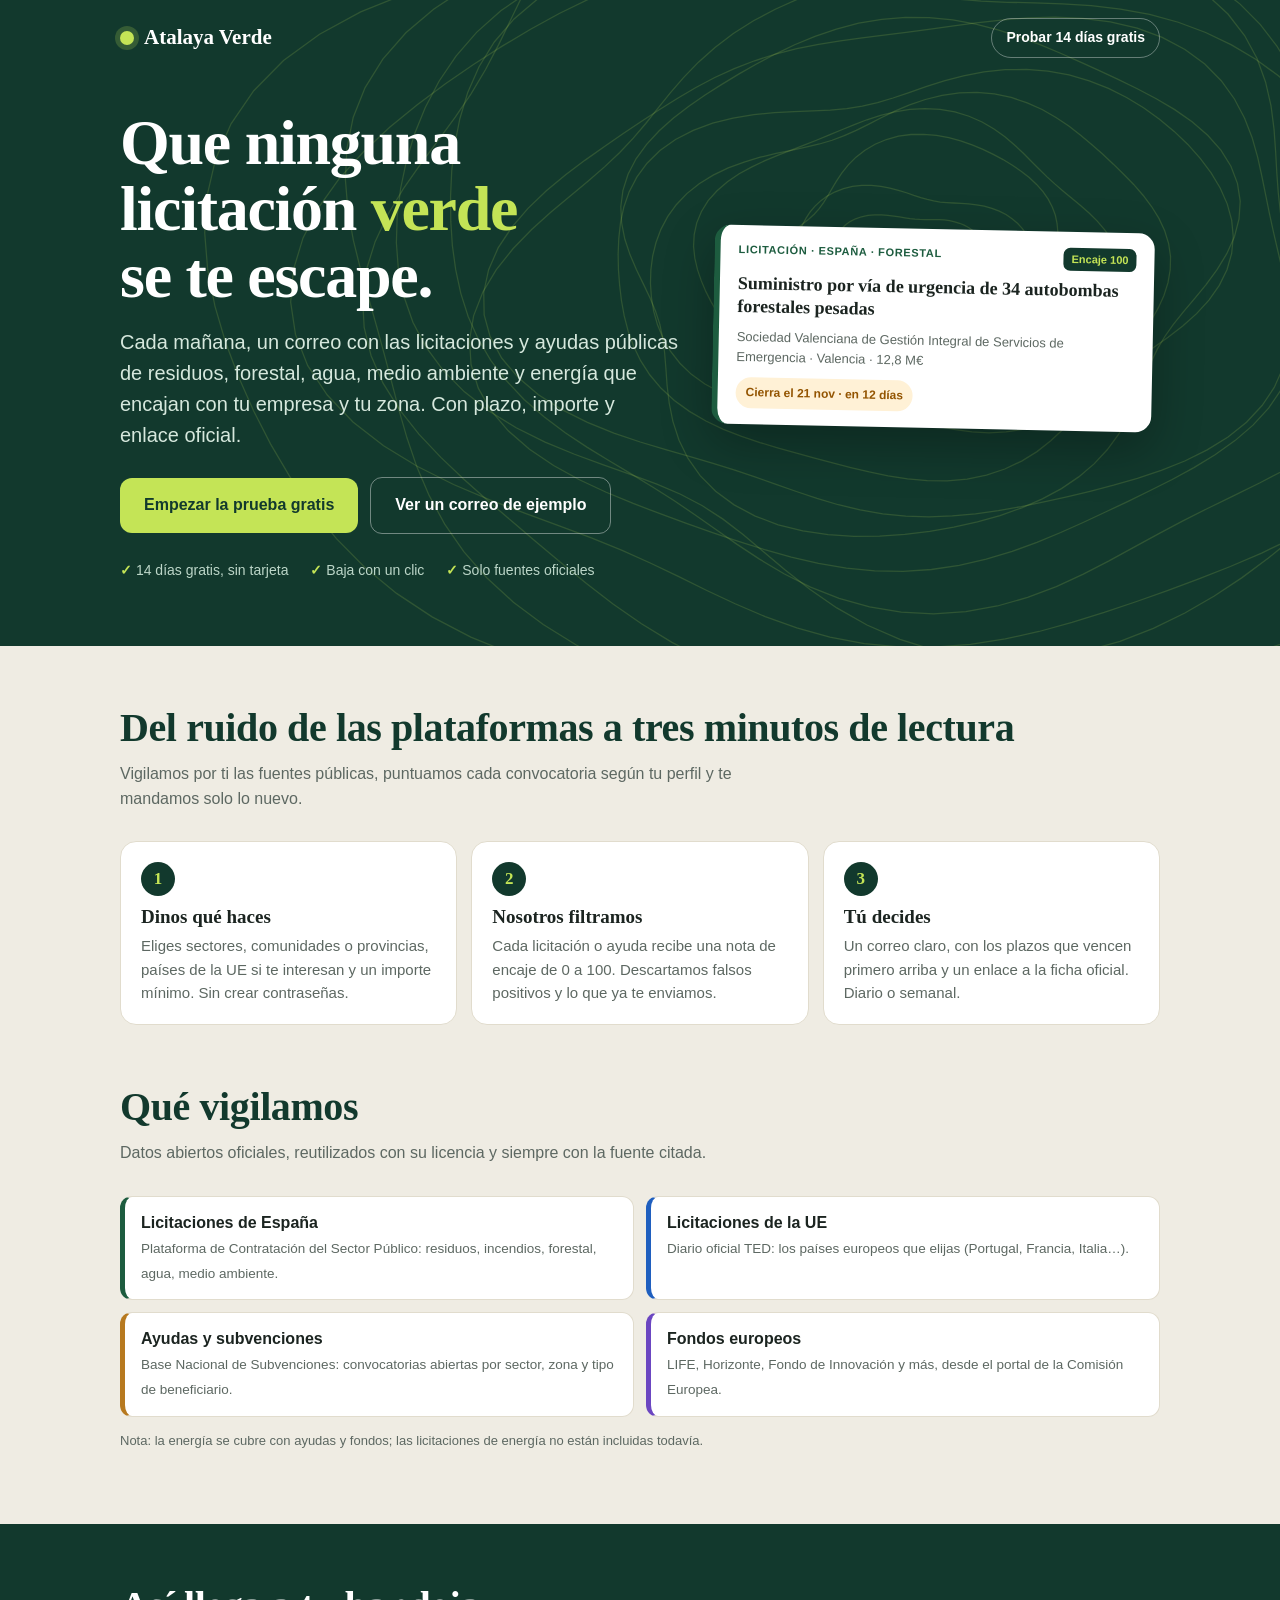
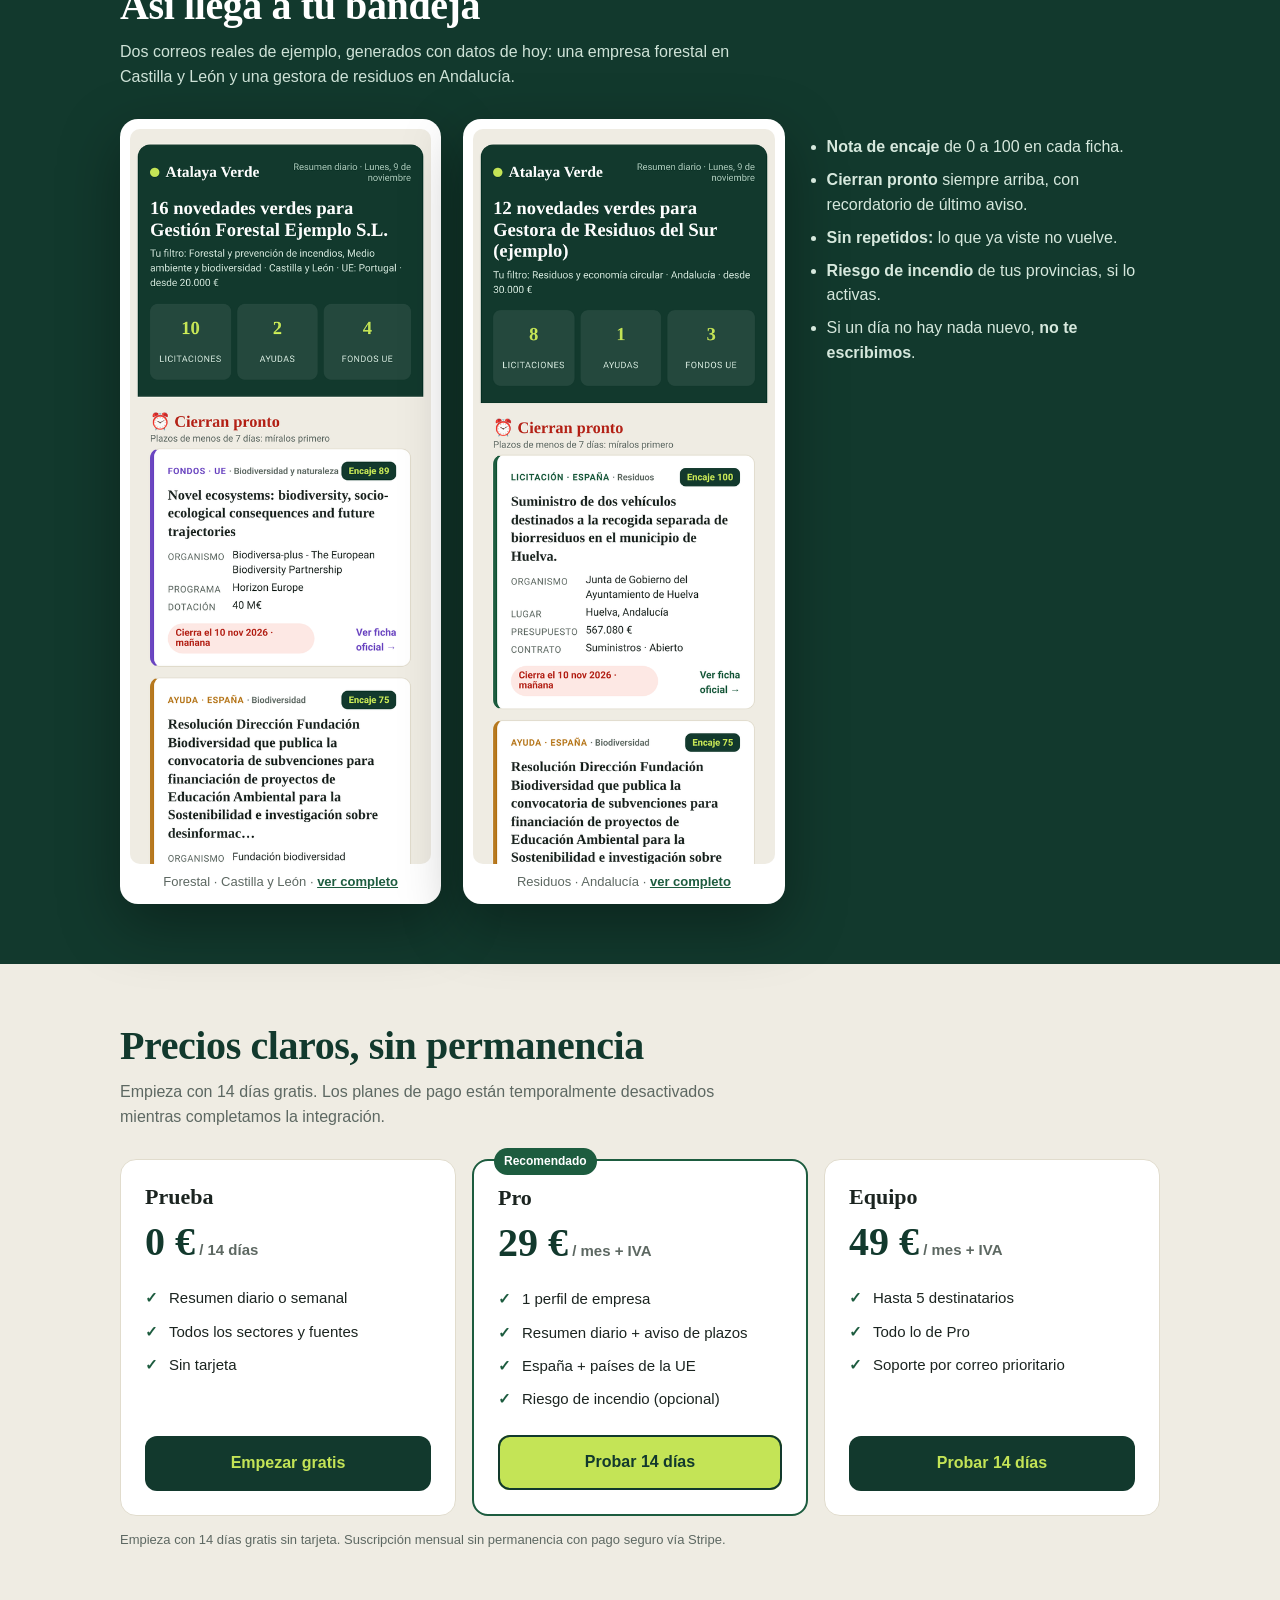
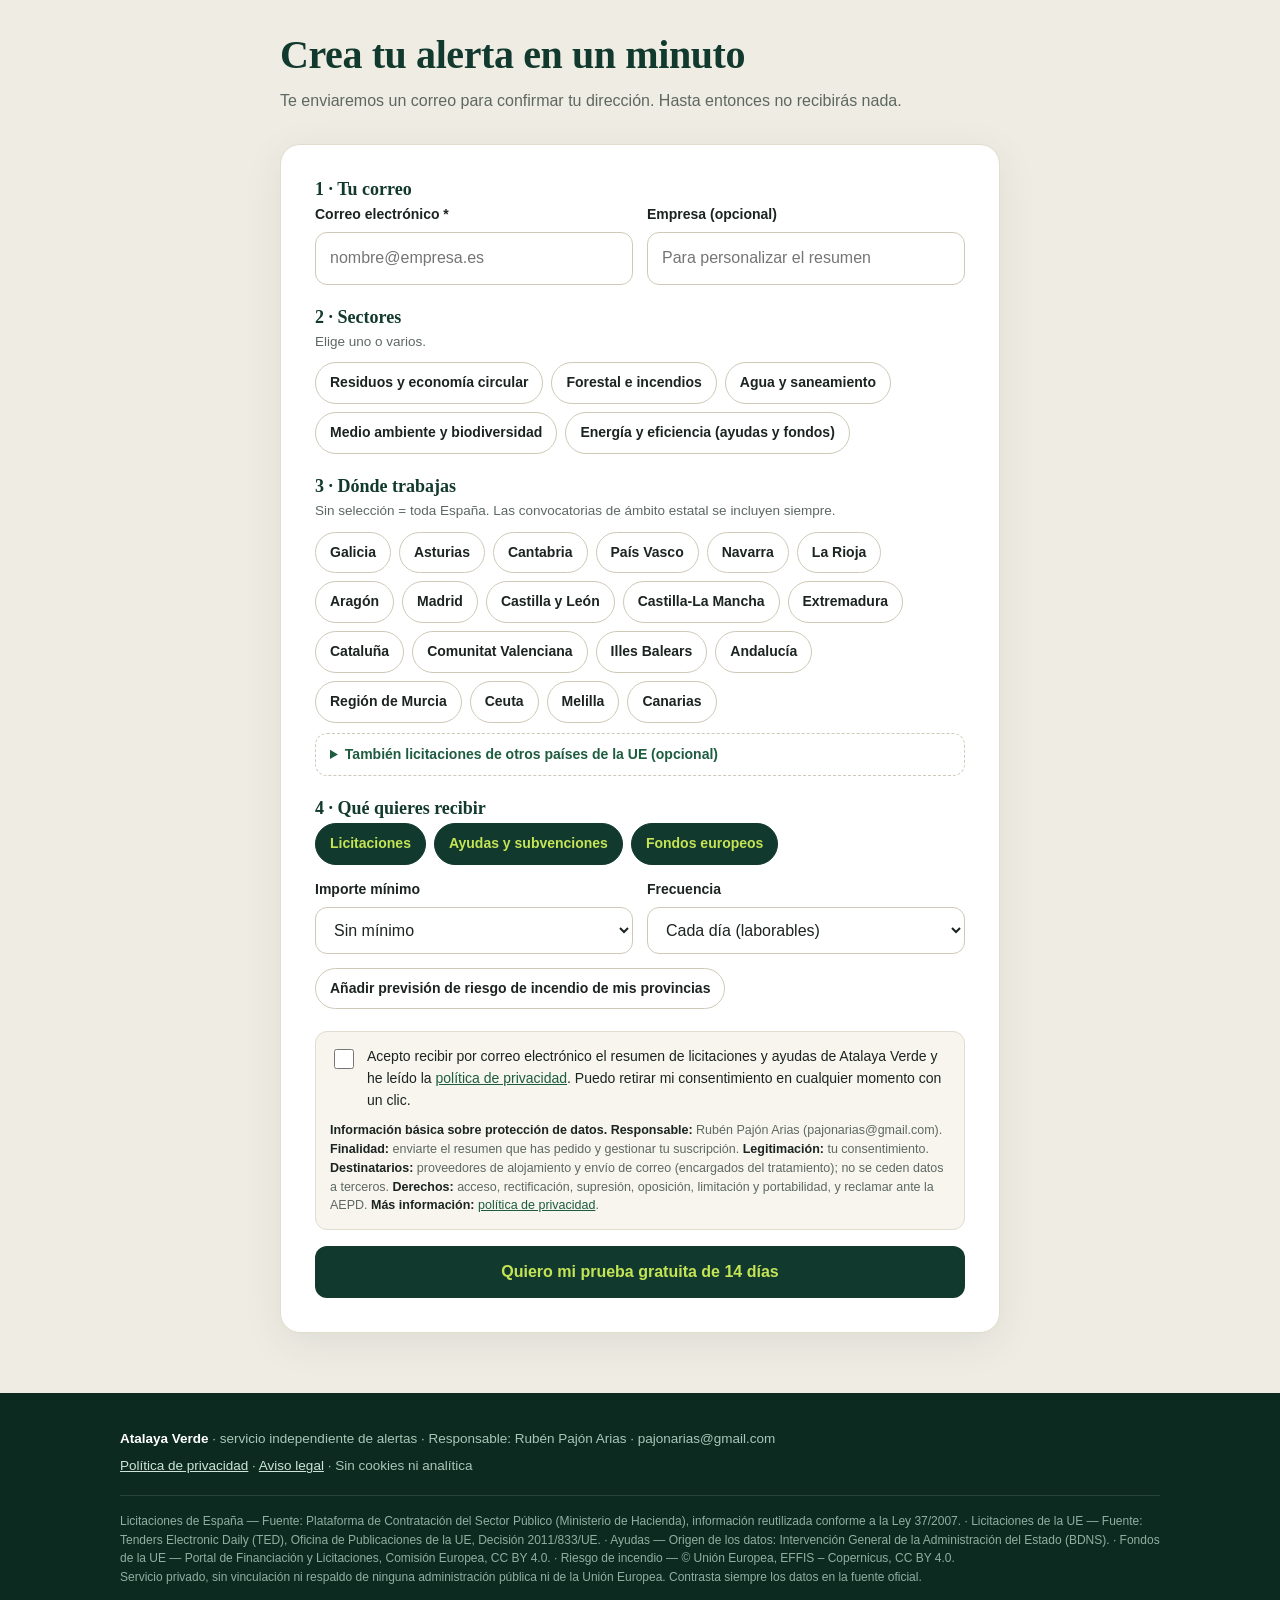
==== index.html @ 58b1217d "fix: disable live Stripe links, update privacy policy for Gemini/Stripe/Brevo, and fix hero copy" ====
<!doctype html>
<html lang="es">
<head>
<meta charset="utf-8">
<meta name="viewport" content="width=device-width,initial-scale=1">
<title>Atalaya Verde · Alertas de licitaciones y ayudas verdes en tu correo</title>
<meta name="description" content="Resumen diario o semanal de licitaciones públicas y ayudas verdes (residuos, forestal, agua, medio ambiente, energía) filtradas por tu sector y tu zona, con plazos y puntuación de encaje.">
<link rel="icon" href="favicon.svg" type="image/svg+xml">
<link rel="stylesheet" href="styles.css">
<link rel="canonical" href="https://atalayaverde.github.io/"><meta property="og:url" content="https://atalayaverde.github.io/"></head>
<body>
<div class="proto" id="proto" hidden>Prototipo en pruebas: aún no enviamos correos. Si te apuntas, tu solicitud queda guardada pero no recibirás nada todavía.</div>

<header class="hero">
  <div class="wrap">
    <nav class="nav"><a class="brand" href="#"><i></i>Atalaya Verde</a><a class="btn-s" href="#alta">Probar 14 días gratis</a></nav>
    <div class="hero-grid">
      <div>
        <h1>Que ninguna licitación <em>verde</em> se te escape.</h1>
        <p class="lead">Cada mañana, un correo con las licitaciones y ayudas públicas de residuos, forestal, agua, medio ambiente y energía que encajan con tu empresa y tu zona. Con plazo, importe y enlace oficial.</p>
        <div class="cta"><a class="btn" href="#alta">Empezar la prueba gratis</a><a class="btn btn-ghost" href="#ejemplo">Ver un correo de ejemplo</a></div>
        <ul class="ticks"><li>14 días gratis, sin tarjeta</li><li>Baja con un clic</li><li>Solo fuentes oficiales</li></ul>
      </div>
      <aside class="mini" aria-label="Ejemplo de alerta">
        <div class="t"><span>Licitación · España · Forestal</span><b>Encaje 100</b></div>
        <h3>Suministro por vía de urgencia de 34 autobombas forestales pesadas</h3>
        <div class="m">Sociedad Valenciana de Gestión Integral de Servicios de Emergencia · Valencia · 12,8 M€</div>
        <span class="pill a">Cierra el 21 nov · en 12 días</span>
      </aside>
    </div>
  </div>
</header>

<section id="como"><div class="wrap">
  <h2>Del ruido de las plataformas a tres minutos de lectura</h2>
  <p class="sub">Vigilamos por ti las fuentes públicas, puntuamos cada convocatoria según tu perfil y te mandamos solo lo nuevo.</p>
  <div class="steps">
    <div class="step"><h3>Dinos qué haces</h3><p>Eliges sectores, comunidades o provincias, países de la UE si te interesan y un importe mínimo. Sin crear contraseñas.</p></div>
    <div class="step"><h3>Nosotros filtramos</h3><p>Cada licitación o ayuda recibe una nota de encaje de 0 a 100. Descartamos falsos positivos y lo que ya te enviamos.</p></div>
    <div class="step"><h3>Tú decides</h3><p>Un correo claro, con los plazos que vencen primero arriba y un enlace a la ficha oficial. Diario o semanal.</p></div>
  </div>
</div></section>

<section style="padding-top:0"><div class="wrap">
  <h2>Qué vigilamos</h2>
  <p class="sub">Datos abiertos oficiales, reutilizados con su licencia y siempre con la fuente citada.</p>
  <div class="sources">
    <div class="src"><b>Licitaciones de España</b><span>Plataforma de Contratación del Sector Público: residuos, incendios, forestal, agua, medio ambiente.</span></div>
    <div class="src ue"><b>Licitaciones de la UE</b><span>Diario oficial TED: los países europeos que elijas (Portugal, Francia, Italia…).</span></div>
    <div class="src ay"><b>Ayudas y subvenciones</b><span>Base Nacional de Subvenciones: convocatorias abiertas por sector, zona y tipo de beneficiario.</span></div>
    <div class="src fo"><b>Fondos europeos</b><span>LIFE, Horizonte, Fondo de Innovación y más, desde el portal de la Comisión Europea.</span></div>
  </div>
  <p class="note">Nota: la energía se cubre con ayudas y fondos; las licitaciones de energía no están incluidas todavía.</p>
</div></section>

<section class="sample" id="ejemplo"><div class="wrap">
  <h2>Así llega a tu bandeja</h2>
  <p class="sub">Dos correos reales de ejemplo, generados con datos de hoy: una empresa forestal en Castilla y León y una gestora de residuos en Andalucía.</p>
  <div class="shots">
    <div class="shot"><img src="img/muestra-forestal-cyl-mobile.png" alt="Correo de ejemplo para una empresa forestal en Castilla y León" loading="lazy"><div class="cap">Forestal · Castilla y León · <a href="ejemplos/muestra-forestal-cyl.html">ver completo</a></div></div>
    <div class="shot"><img src="img/muestra-residuos-and-mobile.png" alt="Correo de ejemplo para una gestora de residuos en Andalucía" loading="lazy"><div class="cap">Residuos · Andalucía · <a href="ejemplos/muestra-residuos-and.html">ver completo</a></div></div>
    <div class="txt"><ul>
      <li><b>Nota de encaje</b> de 0 a 100 en cada ficha.</li>
      <li><b>Cierran pronto</b> siempre arriba, con recordatorio de último aviso.</li>
      <li><b>Sin repetidos:</b> lo que ya viste no vuelve.</li>
      <li><b>Riesgo de incendio</b> de tus provincias, si lo activas.</li>
      <li>Si un día no hay nada nuevo, <b>no te escribimos</b>.</li>
    </ul></div>
  </div>
</div></section>

<section id="precios"><div class="wrap">
  <h2>Precios claros, sin permanencia</h2>
  <p class="sub">Empieza con 14 días gratis. Los planes de pago están temporalmente desactivados mientras completamos la integración.</p>
  <div class="plans">
    <div class="plan"><h3>Prueba</h3><div class="price">0 €<small> / 14 días</small></div>
      <ul><li>Resumen diario o semanal</li><li>Todos los sectores y fuentes</li><li>Sin tarjeta</li></ul><a class="btn" href="#alta">Empezar gratis</a></div>
    <div class="plan hot"><h3>Pro</h3><div class="price">29 €<small> / mes + IVA</small></div>
      <ul><li>1 perfil de empresa</li><li>Resumen diario + aviso de plazos</li><li>España + países de la UE</li><li>Riesgo de incendio (opcional)</li></ul><a class="btn" data-plan="pro" href="#alta">Probar 14 días</a></div>
    <div class="plan"><h3>Equipo</h3><div class="price">49 €<small> / mes + IVA</small></div>
      <ul><li>Hasta 5 destinatarios</li><li>Todo lo de Pro</li><li>Soporte por correo prioritario</li></ul><a class="btn" data-plan="equipo" href="#alta">Probar 14 días</a></div>
  </div>
  <p class="note">Empieza con 14 días gratis sin tarjeta. Suscripción mensual sin permanencia con pago seguro vía Stripe.</p>
</div></section>

<section id="alta" style="padding-top:10px"><div class="wrap" style="max-width:760px">
  <h2>Crea tu alerta en un minuto</h2>
  <p class="sub">Te enviaremos un correo para confirmar tu dirección. Hasta entonces no recibirás nada.</p>
  <form class="formcard" id="form" novalidate>
    <fieldset>
      <legend>1 · Tu correo</legend>
      <div class="row two">
        <div><label class="f" for="email">Correo electrónico *</label><input id="email" type="email" autocomplete="email" inputmode="email" required maxlength="254" placeholder="nombre@empresa.es"></div>
        <div><label class="f" for="company">Empresa (opcional)</label><input id="company" type="text" autocomplete="organization" maxlength="120" placeholder="Para personalizar el resumen"></div>
      </div>
    </fieldset>
    <fieldset>
      <legend>2 · Sectores</legend><p class="hint">Elige uno o varios.</p>
      <div class="chips" id="sectors"></div>
    </fieldset>
    <fieldset>
      <legend>3 · Dónde trabajas</legend><p class="hint">Sin selección = toda España. Las convocatorias de ámbito estatal se incluyen siempre.</p>
      <div class="chips" id="ccaa"></div>
      <details id="provBox" hidden><summary>Afinar por provincia (opcional)</summary><div class="chips" id="provs" style="margin-top:10px"></div></details>
      <details><summary>También licitaciones de otros países de la UE (opcional)</summary><div class="chips" id="eu" style="margin-top:10px"></div></details>
    </fieldset>
    <fieldset>
      <legend>4 · Qué quieres recibir</legend>
      <div class="chips" id="types"></div>
      <div class="row two" style="margin-top:14px">
        <div><label class="f" for="budget">Importe mínimo</label>
          <select id="budget"><option value="0">Sin mínimo</option><option value="20000">Desde 20.000 €</option><option value="50000">Desde 50.000 €</option><option value="100000">Desde 100.000 €</option><option value="500000">Desde 500.000 €</option><option value="1000000">Desde 1.000.000 €</option></select></div>
        <div><label class="f" for="freq">Frecuencia</label>
          <select id="freq"><option value="daily">Cada día (laborables)</option><option value="weekly">Cada semana (lunes)</option></select></div>
      </div>
      <div class="chips" style="margin-top:14px"><label class="chip"><input type="checkbox" id="fire"><span>Añadir previsión de riesgo de incendio de mis provincias</span></label></div>
    </fieldset>

    <div class="hp" aria-hidden="true"><label>No rellenes este campo <input type="text" id="website" tabindex="-1" autocomplete="off"></label></div>

    <div class="consent">
      <label><input type="checkbox" id="consent" required><span>Acepto recibir por correo electrónico el resumen de licitaciones y ayudas de Atalaya Verde y he leído la <a href="privacidad.html" target="_blank" rel="noopener">política de privacidad</a>. Puedo retirar mi consentimiento en cualquier momento con un clic.</span></label>
      <div class="l1"><b>Información básica sobre protección de datos.</b> <b>Responsable:</b> Rubén Pajón Arias (pajonarias@gmail.com). <b>Finalidad:</b> enviarte el resumen que has pedido y gestionar tu suscripción. <b>Legitimación:</b> tu consentimiento. <b>Destinatarios:</b> proveedores de alojamiento y envío de correo (encargados del tratamiento); no se ceden datos a terceros. <b>Derechos:</b> acceso, rectificación, supresión, oposición, limitación y portabilidad, y reclamar ante la AEPD. <b>Más información:</b> <a href="privacidad.html" target="_blank" rel="noopener">política de privacidad</a>.</div>
    </div>
    <button class="btn" type="submit" id="submit">Quiero mi prueba gratuita de 14 días</button>
    <div id="msg" role="status" aria-live="polite"></div>
  </form>
</div></section>

<footer><div class="wrap">
  <div><b style="color:#fff">Atalaya Verde</b> · servicio independiente de alertas · Responsable: Rubén Pajón Arias · pajonarias@gmail.com</div>
  <div style="margin-top:6px"><a href="privacidad.html">Política de privacidad</a> · <a href="aviso-legal.html">Aviso legal</a> · Sin cookies ni analítica</div>
  <div class="attr">
    Licitaciones de España — Fuente: Plataforma de Contratación del Sector Público (Ministerio de Hacienda), información reutilizada conforme a la Ley 37/2007. ·
    Licitaciones de la UE — Fuente: Tenders Electronic Daily (TED), Oficina de Publicaciones de la UE, Decisión 2011/833/UE. ·
    Ayudas — Origen de los datos: Intervención General de la Administración del Estado (BDNS). ·
    Fondos de la UE — Portal de Financiación y Licitaciones, Comisión Europea, CC BY 4.0. ·
    Riesgo de incendio — © Unión Europea, EFFIS – Copernicus, CC BY 4.0.<br>
    Servicio privado, sin vinculación ni respaldo de ninguna administración pública ni de la Unión Europea. Contrasta siempre los datos en la fuente oficial.
  </div>
</div></footer>
<script src="config.js"></script>
<script src="app.js"></script>
</body></html>
---- styles.css ----
:root{--forest:#12392d;--forest2:#1d5c3f;--lime:#c4e456;--paper:#efece3;--card:#fff;--ink:#1b2420;--mute:#5d6862;--line:#e1dccd;--amber:#b7791f;--r:16px;--serif:Georgia,'Times New Roman',serif;--sans:-apple-system,'Segoe UI',Roboto,Helvetica,Arial,sans-serif}
*{box-sizing:border-box}html{scroll-behavior:smooth}
body{margin:0;background:var(--paper);color:var(--ink);font:16px/1.55 var(--sans);-webkit-text-size-adjust:100%}
a{color:var(--forest2)}img{max-width:100%;height:auto}
.wrap{width:100%;max-width:1080px;margin:0 auto;padding:0 20px}
.proto{background:#fff1d6;color:#7a4b00;font-size:13px;text-align:center;padding:8px 14px;border-bottom:1px solid #f0d9a2}
.nav{display:flex;align-items:center;justify-content:space-between;padding:18px 0}
.brand{display:flex;align-items:center;gap:10px;font:700 21px var(--serif);color:#fff;text-decoration:none}
.brand i{width:14px;height:14px;border-radius:50%;background:var(--lime);box-shadow:0 0 0 5px rgba(196,228,86,.2)}
.nav a.btn-s{color:#fff;border:1px solid rgba(255,255,255,.35);padding:8px 14px;border-radius:999px;text-decoration:none;font-size:14px;font-weight:600}
/* hero */
.hero{background:var(--forest) url(img/contours.svg) right center/cover no-repeat;color:#fff;padding-bottom:64px;position:relative;overflow:hidden}
.hero h1{font:700 clamp(34px,8vw,64px)/1.04 var(--serif);margin:34px 0 18px;letter-spacing:-.02em;max-width:14ch}
.hero h1 em{font-style:normal;color:var(--lime)}
.hero p.lead{font-size:clamp(17px,2.4vw,20px);color:#d6e8dd;max-width:34em;margin:0 0 26px}
.cta{display:flex;flex-wrap:wrap;gap:12px;align-items:center}
.btn{display:inline-block;background:var(--lime);color:var(--forest);font-weight:800;padding:15px 24px;border-radius:12px;text-decoration:none;border:0;font-size:16px;cursor:pointer}
.btn:hover{filter:brightness(1.05)}.btn:disabled{opacity:.6;cursor:wait}
.btn-ghost{background:transparent;color:#fff;border:1px solid rgba(255,255,255,.4)}
.ticks{display:flex;flex-wrap:wrap;gap:8px 22px;margin:26px 0 0;padding:0;list-style:none;color:#bcd6c8;font-size:14px}
.ticks li:before{content:"✓ ";color:var(--lime);font-weight:800}
.hero-grid{display:grid;gap:34px}
.mini{background:#fff;color:var(--ink);border-radius:var(--r);padding:16px 18px;border-left:6px solid var(--forest2);box-shadow:0 18px 50px rgba(0,0,0,.28);max-width:440px;transform:rotate(1.2deg)}
.mini .t{font-size:11px;font-weight:800;letter-spacing:.06em;text-transform:uppercase;color:var(--forest2);display:flex;justify-content:space-between;gap:10px}
.mini .t b{background:var(--forest);color:var(--lime);padding:3px 8px;border-radius:7px;letter-spacing:0;text-transform:none}
.mini h3{font:700 18px/1.3 var(--serif);margin:8px 0}
.mini .m{font-size:13px;color:var(--mute)}
.pill{display:inline-block;font-size:12px;font-weight:700;padding:6px 10px;border-radius:999px;margin-top:10px}
.pill.g{background:#e3f2e8;color:#1d5c3f}.pill.r{background:#fde8e4;color:#b42318}.pill.a{background:#fff1d6;color:#935400}
/* sections */
section{padding:60px 0}
h2{font:700 clamp(28px,5vw,40px)/1.1 var(--serif);color:var(--forest);margin:0 0 12px;letter-spacing:-.01em}
.sub{color:var(--mute);max-width:40em;margin:0 0 30px}
.steps{display:grid;gap:14px;counter-reset:s}
.step{background:var(--card);border:1px solid var(--line);border-radius:var(--r);padding:20px;counter-increment:s}
.step:before{content:counter(s);display:inline-grid;place-items:center;width:34px;height:34px;border-radius:50%;background:var(--forest);color:var(--lime);font:700 17px var(--serif);margin-bottom:10px}
.step h3{margin:0 0 6px;font:700 19px var(--serif)}.step p{margin:0;color:var(--mute);font-size:15px}
.sources{display:grid;gap:12px}
.src{background:var(--card);border:1px solid var(--line);border-left:5px solid var(--forest2);border-radius:12px;padding:14px 16px}
.src b{display:block}.src span{font-size:13.5px;color:var(--mute)}
.src.ue{border-left-color:#1f5fbf}.src.ay{border-left-color:var(--amber)}.src.fo{border-left-color:#6b46c1}
.sample{background:var(--forest);color:#fff}
.sample h2{color:#fff}.sample .sub{color:#cfe3d8}
.shots{display:grid;gap:22px;align-items:start}
.shot{background:#fff;border-radius:18px;padding:10px;box-shadow:0 20px 60px rgba(0,0,0,.35);max-width:420px;margin:0 auto}
.shot img{display:block;border-radius:10px;width:100%}
.shot .cap{font-size:13px;color:var(--mute);padding:8px 6px 2px;text-align:center}
.shot .cap a{font-weight:700}
.sample .txt ul{padding-left:20px;color:#d6e8dd}
.sample .txt li{margin:8px 0}
/* pricing */
.plans{display:grid;gap:16px}
.plan{background:var(--card);border:1px solid var(--line);border-radius:var(--r);padding:24px;display:flex;flex-direction:column}
.plan.hot{border:2px solid var(--forest2);position:relative}
.plan.hot:before{content:"Recomendado";position:absolute;top:-13px;left:20px;background:var(--forest2);color:#fff;font-size:12px;font-weight:800;padding:4px 10px;border-radius:999px}
.plan h3{font:700 22px var(--serif);margin:0}.price{font:700 40px var(--serif);color:var(--forest);margin:8px 0 2px}.price small{font:600 15px var(--sans);color:var(--mute)}
.plan ul{padding:0;margin:14px 0 20px;list-style:none;flex:1}.plan li{padding:5px 0 5px 24px;position:relative;font-size:15px}
.plan li:before{content:"✓";position:absolute;left:0;color:var(--forest2);font-weight:800}
.plan .btn{text-align:center;background:var(--forest);color:var(--lime)}
.plan.hot .btn{background:var(--lime);color:var(--forest);box-shadow:0 0 0 2px var(--forest) inset}
.note{font-size:13px;color:var(--mute);margin-top:14px}
/* form */
.formcard{background:var(--card);border:1px solid var(--line);border-radius:20px;padding:22px;box-shadow:0 10px 40px rgba(18,57,45,.08)}
fieldset{border:0;padding:0;margin:0 0 22px}legend{font:700 18px var(--serif);color:var(--forest);padding:0;margin-bottom:4px}
.hint{font-size:13.5px;color:var(--mute);margin:0 0 10px}
label.f{display:block;font-weight:700;font-size:14px;margin:0 0 6px}
input[type=email],input[type=text],select{width:100%;font:inherit;padding:13px 14px;border:1.5px solid #cfc9b8;border-radius:12px;background:#fff;color:var(--ink)}
input:focus,select:focus{outline:3px solid rgba(29,92,63,.25);border-color:var(--forest2)}
.row{display:grid;gap:14px}
.chips{display:flex;flex-wrap:wrap;gap:8px}
.chip{position:relative}
.chip input{position:absolute;opacity:0;inset:0;cursor:pointer;width:100%;height:100%;margin:0}
.chip span{display:inline-block;padding:9px 14px;border:1.5px solid #cfc9b8;border-radius:999px;font-size:14px;font-weight:600;background:#fff;color:var(--ink);user-select:none}
.chip input:checked+span{background:var(--forest);color:var(--lime);border-color:var(--forest)}
.chip input:focus-visible+span{outline:3px solid rgba(29,92,63,.4)}
details{border:1px dashed #cfc9b8;border-radius:12px;padding:10px 14px;margin-top:10px}summary{cursor:pointer;font-weight:700;font-size:14px;color:var(--forest2)}
.consent{background:#f7f5ee;border:1px solid var(--line);border-radius:12px;padding:14px;margin:6px 0 16px}
.consent label{display:flex;gap:10px;align-items:flex-start;font-size:14px;cursor:pointer}
.consent input{margin-top:3px;width:20px;height:20px;flex:none}
.l1{font-size:12.5px;color:var(--mute);margin-top:10px;line-height:1.5}.l1 b{color:var(--ink)}
.hp{position:absolute;left:-9999px;height:0;overflow:hidden}
.msg{padding:14px 16px;border-radius:12px;margin-top:14px;font-size:15px}.msg.ok{background:#e3f2e8;color:#1d5c3f}.msg.err{background:#fde8e4;color:#b42318}
.formcard .btn{background:var(--forest);color:var(--lime);width:100%;padding:17px}
/* footer / pages */
footer{background:#0d2a21;color:#a9c7b8;padding:36px 0;font-size:13.5px}
footer a{color:#cfe3d8}footer .attr{border-top:1px solid rgba(255,255,255,.12);margin-top:18px;padding-top:16px;font-size:12px;line-height:1.55;color:#8fb0a0}
.page{background:#fff;border:1px solid var(--line);border-radius:20px;padding:26px;margin:28px auto 50px;max-width:820px}
.page h1{font:700 clamp(28px,6vw,40px)/1.1 var(--serif);color:var(--forest);margin:0 0 6px}.page h2{font-size:22px;margin:28px 0 8px}.page p,.page li{font-size:15.5px}
.ph{background:#fff1d6;color:#7a4b00;padding:1px 5px;border-radius:5px;font-weight:700}
.draft{background:#fde8e4;color:#8a1c12;border:1px solid #f4bdb5;border-radius:12px;padding:12px 14px;font-size:14px;margin:14px 0}
table.t{border-collapse:collapse;width:100%;font-size:14.5px}table.t td,table.t th{border:1px solid var(--line);padding:8px 10px;text-align:left;vertical-align:top}table.t th{background:#f7f5ee;width:32%}
.center{min-height:60vh;display:grid;place-items:center;text-align:center;padding:40px 0}
.big{font-size:54px;line-height:1}
@media(min-width:760px){.hero-grid{grid-template-columns:1.25fr 1fr;align-items:center}.steps{grid-template-columns:repeat(3,1fr)}.sources{grid-template-columns:1fr 1fr}.plans{grid-template-columns:repeat(3,1fr)}.shots{grid-template-columns:1fr 1fr}.row.two{grid-template-columns:1fr 1fr}.formcard{padding:34px}.page{padding:42px}}
@media(min-width:1000px){.shots{grid-template-columns:1fr 1fr 1.1fr}}
@media(prefers-reduced-motion:no-preference){.mini{transition:transform .3s}.mini:hover{transform:rotate(0)}}
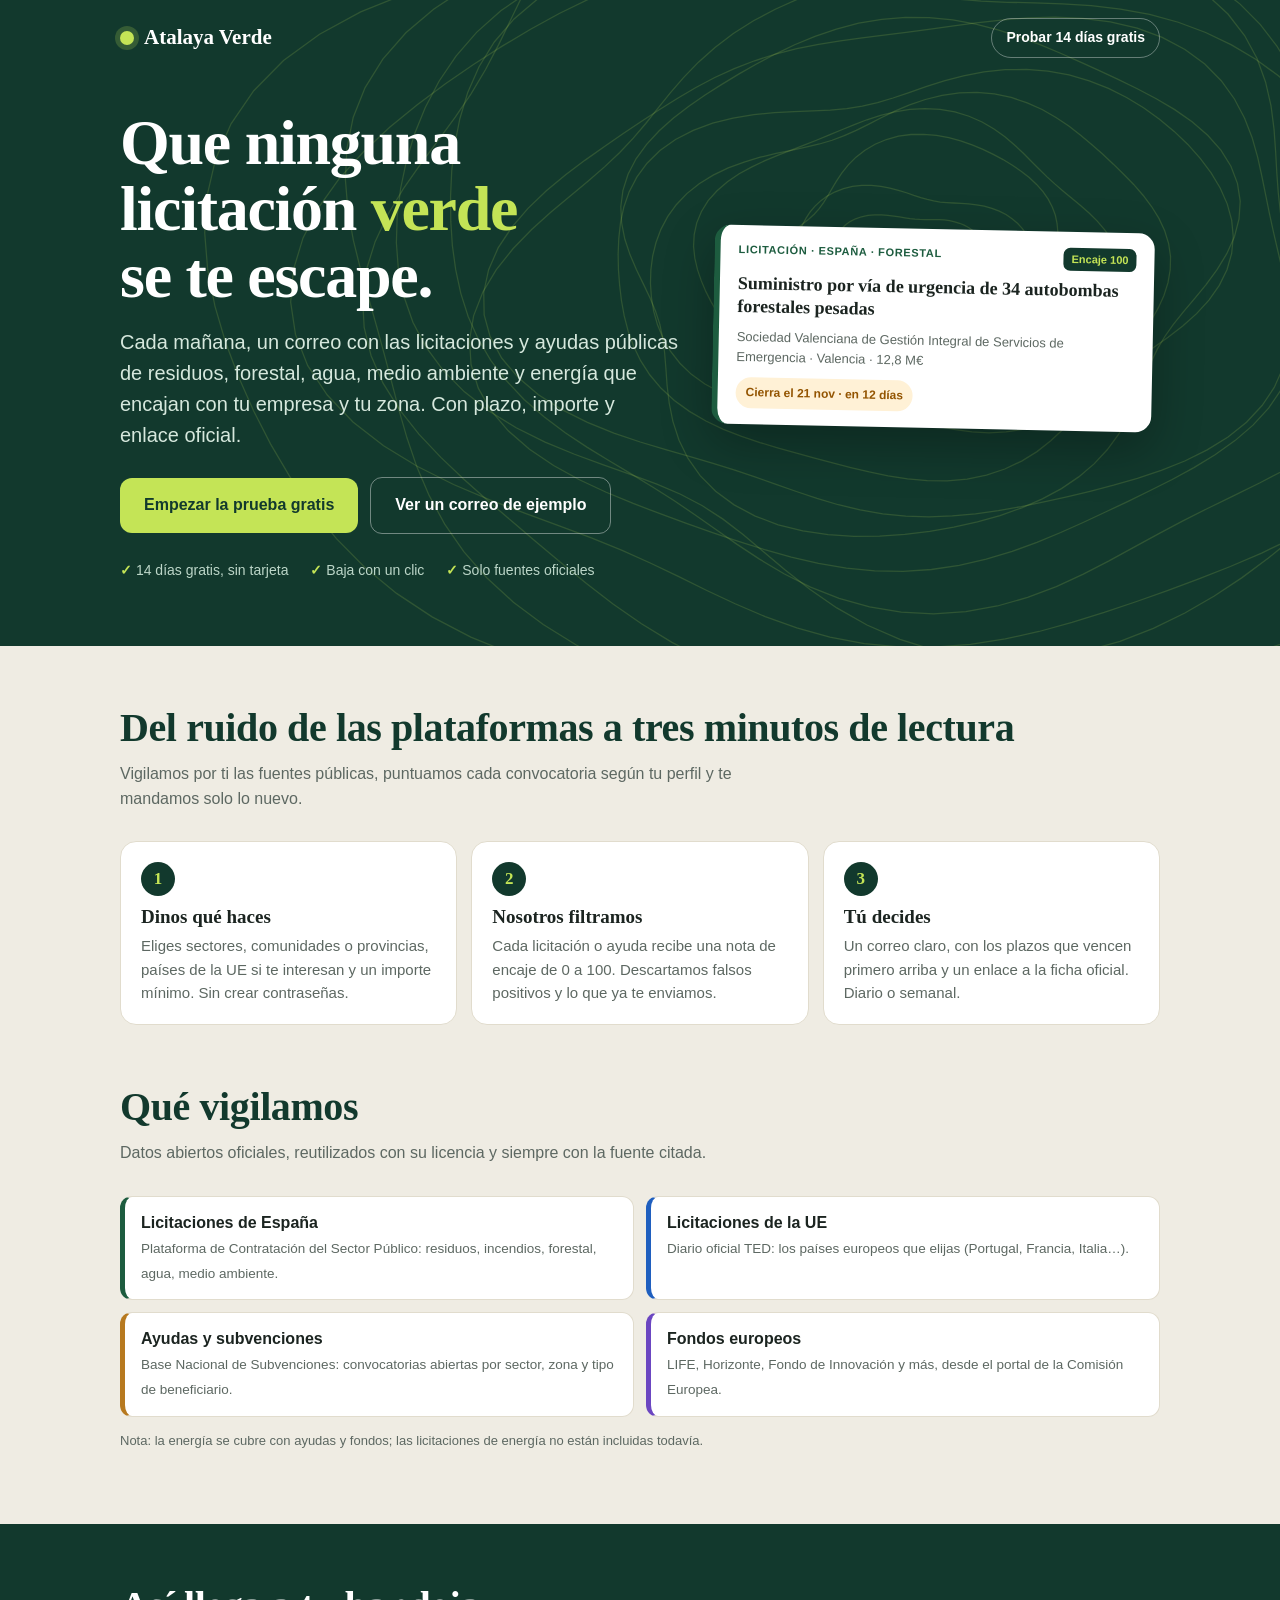
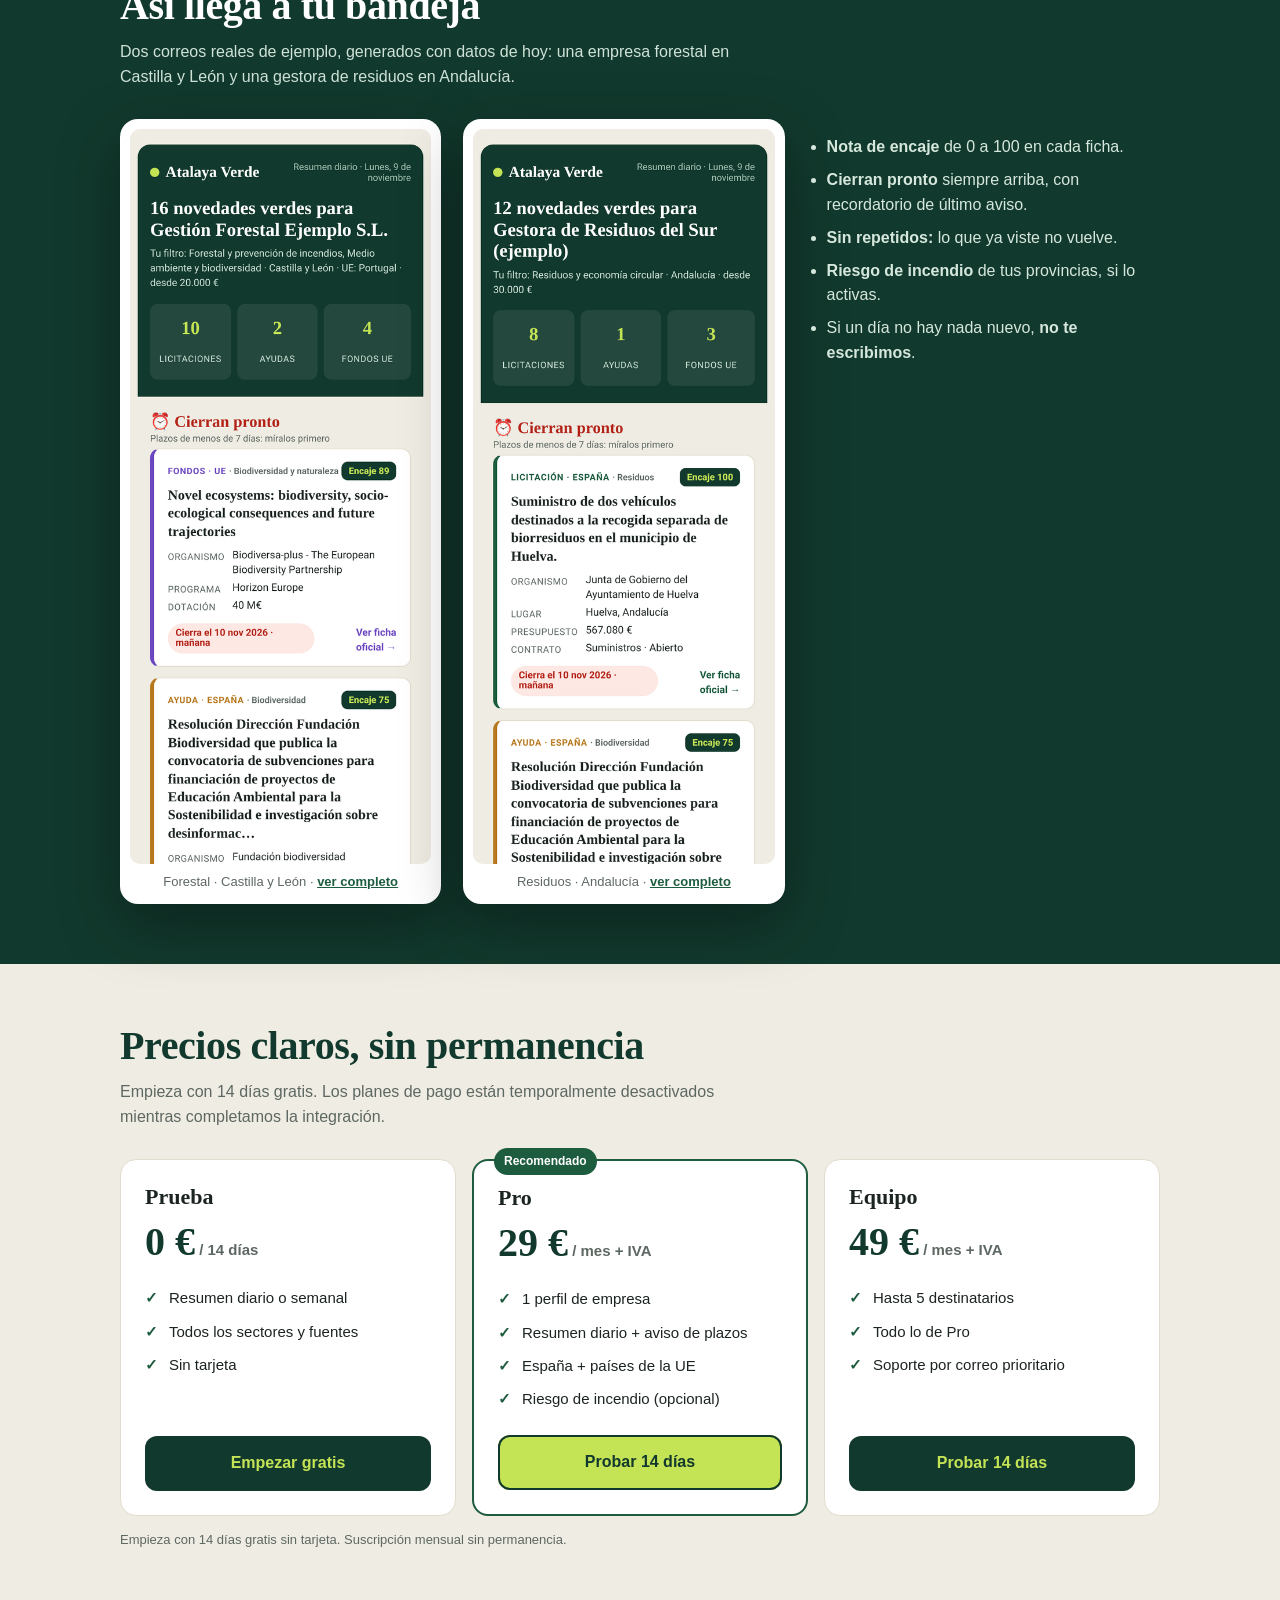
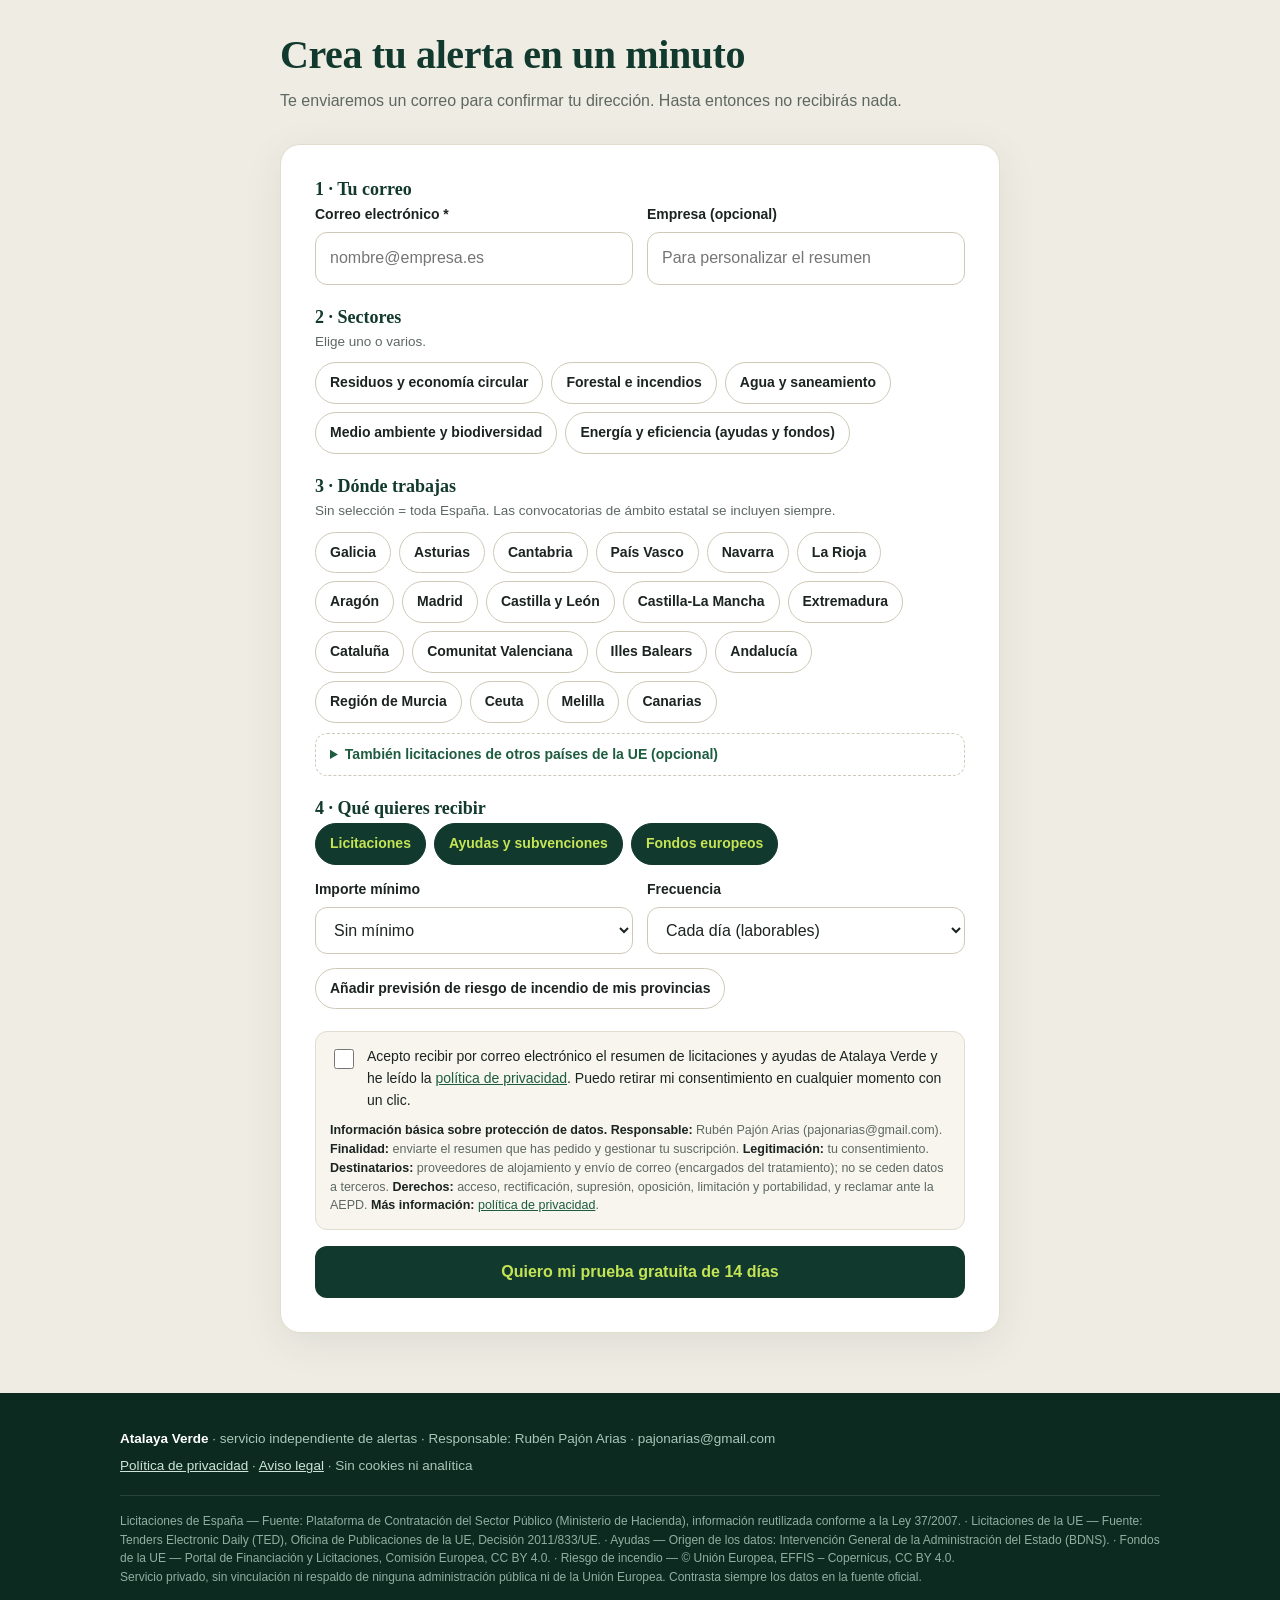
==== commit 3707004a: "feat(panel): add AI agents UI and fix Stripe/security privacy copy" ====
--- a/index.html
+++ b/index.html
@@ -80,7 +80,7 @@
     <div class="plan"><h3>Equipo</h3><div class="price">49 €<small> / mes + IVA</small></div>
       <ul><li>Hasta 5 destinatarios</li><li>Todo lo de Pro</li><li>Soporte por correo prioritario</li></ul><a class="btn" data-plan="equipo" href="#alta">Probar 14 días</a></div>
   </div>
-  <p class="note">Empieza con 14 días gratis sin tarjeta. Suscripción mensual sin permanencia con pago seguro vía Stripe.</p>
+  <p class="note">Empieza con 14 días gratis sin tarjeta. Suscripción mensual sin permanencia.</p>
 </div></section>
 
 <section id="alta" style="padding-top:10px"><div class="wrap" style="max-width:760px">
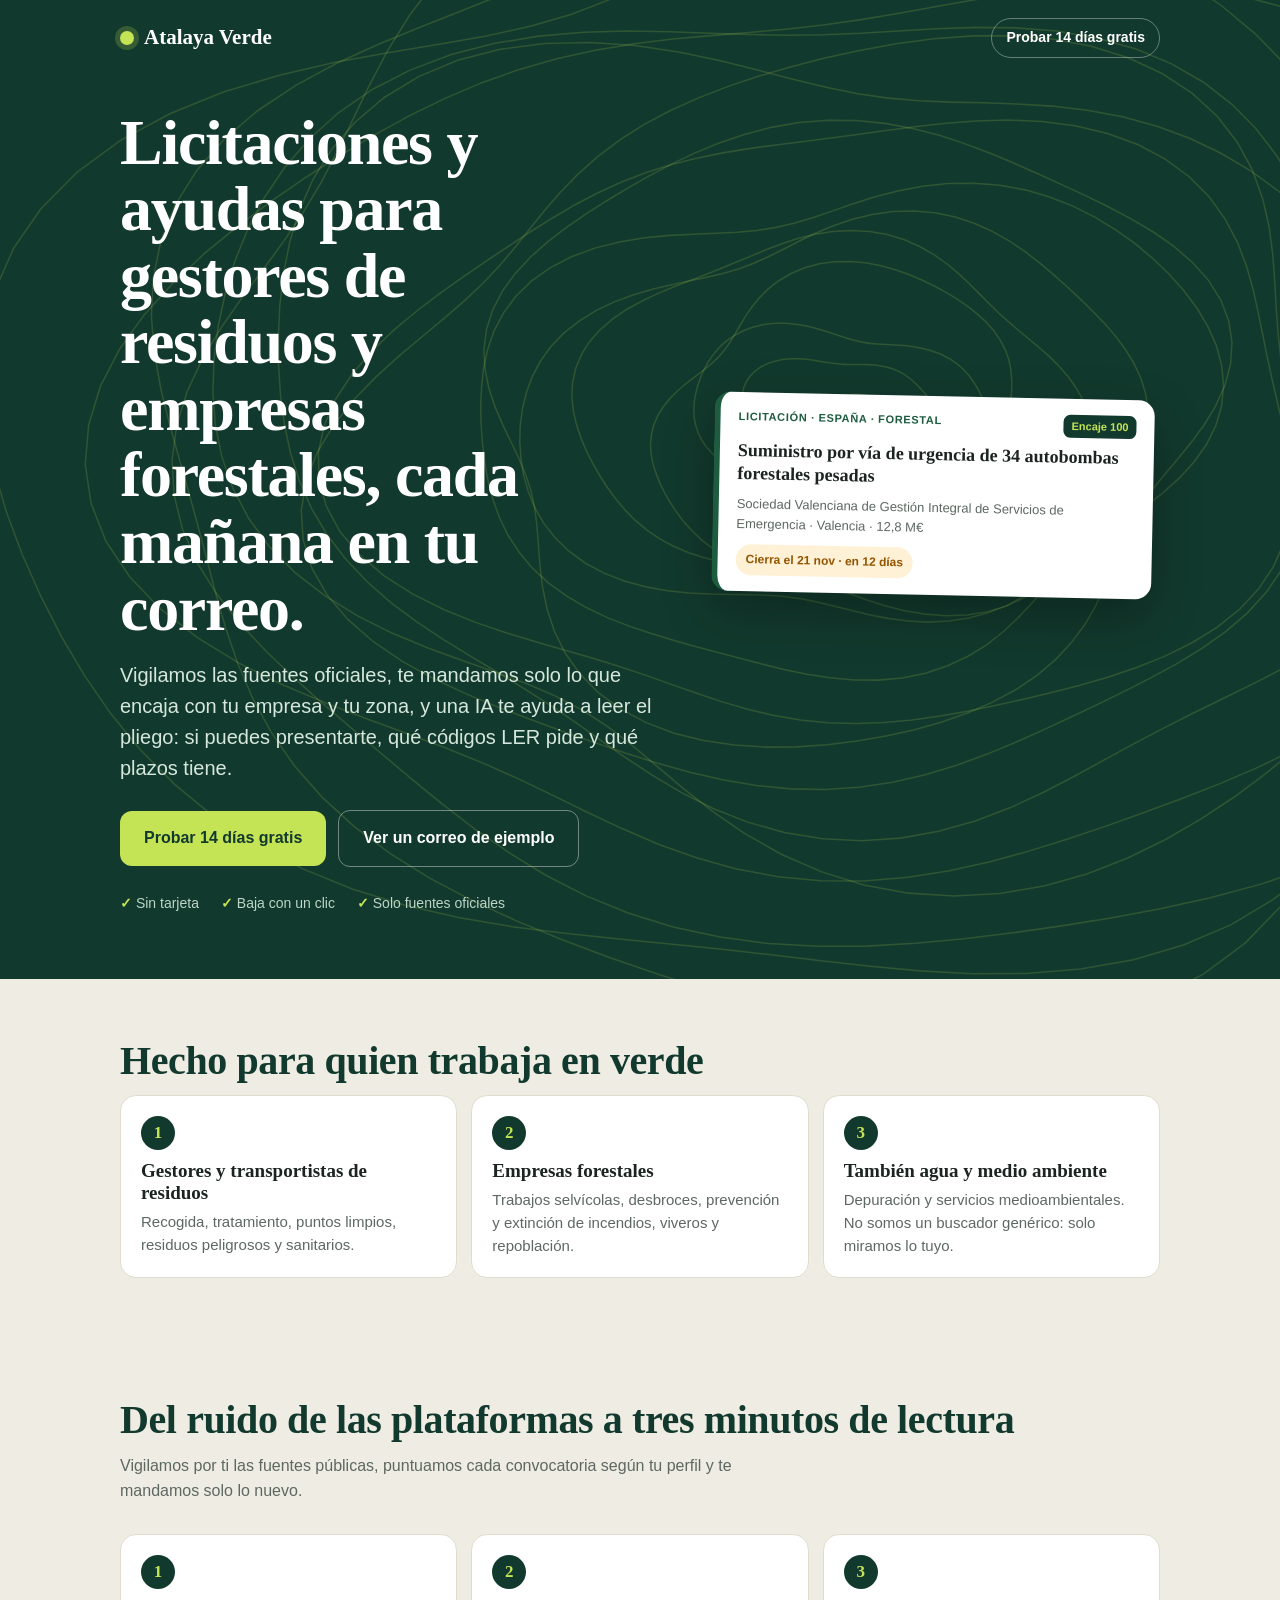
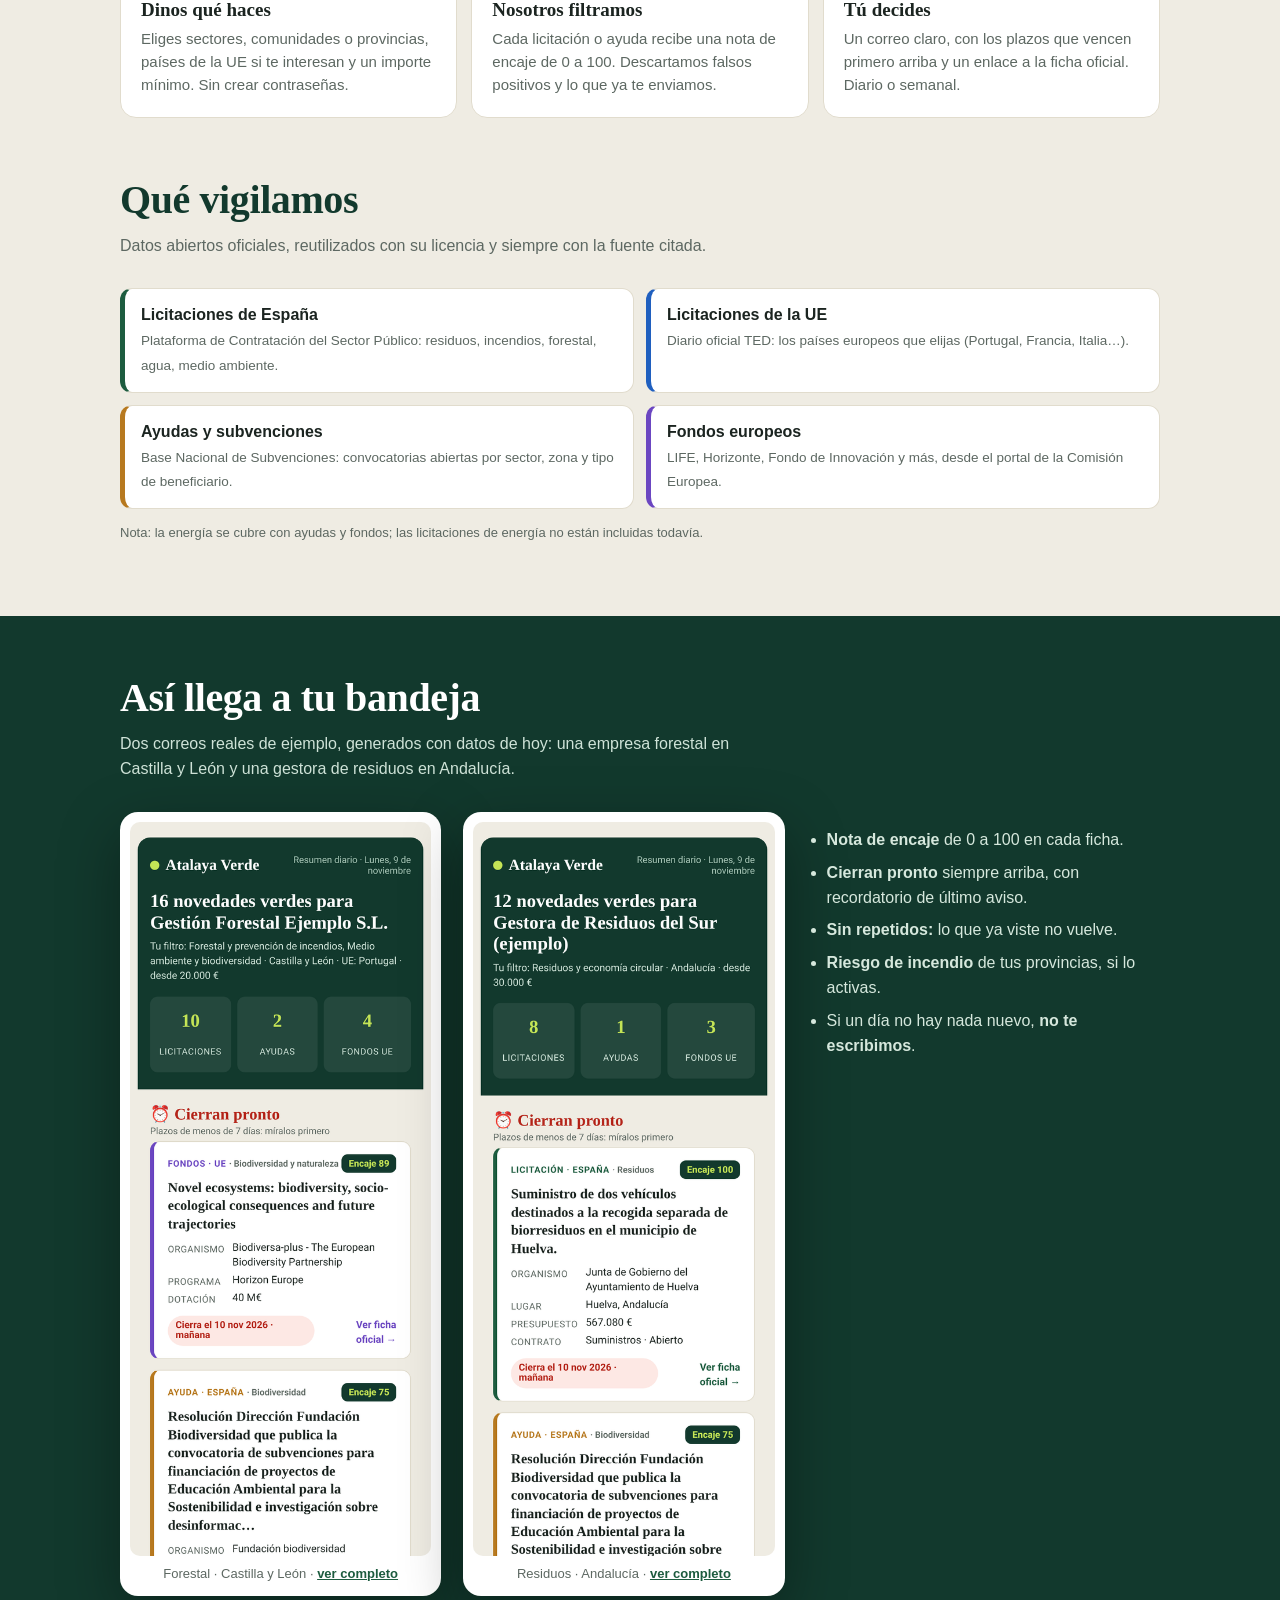
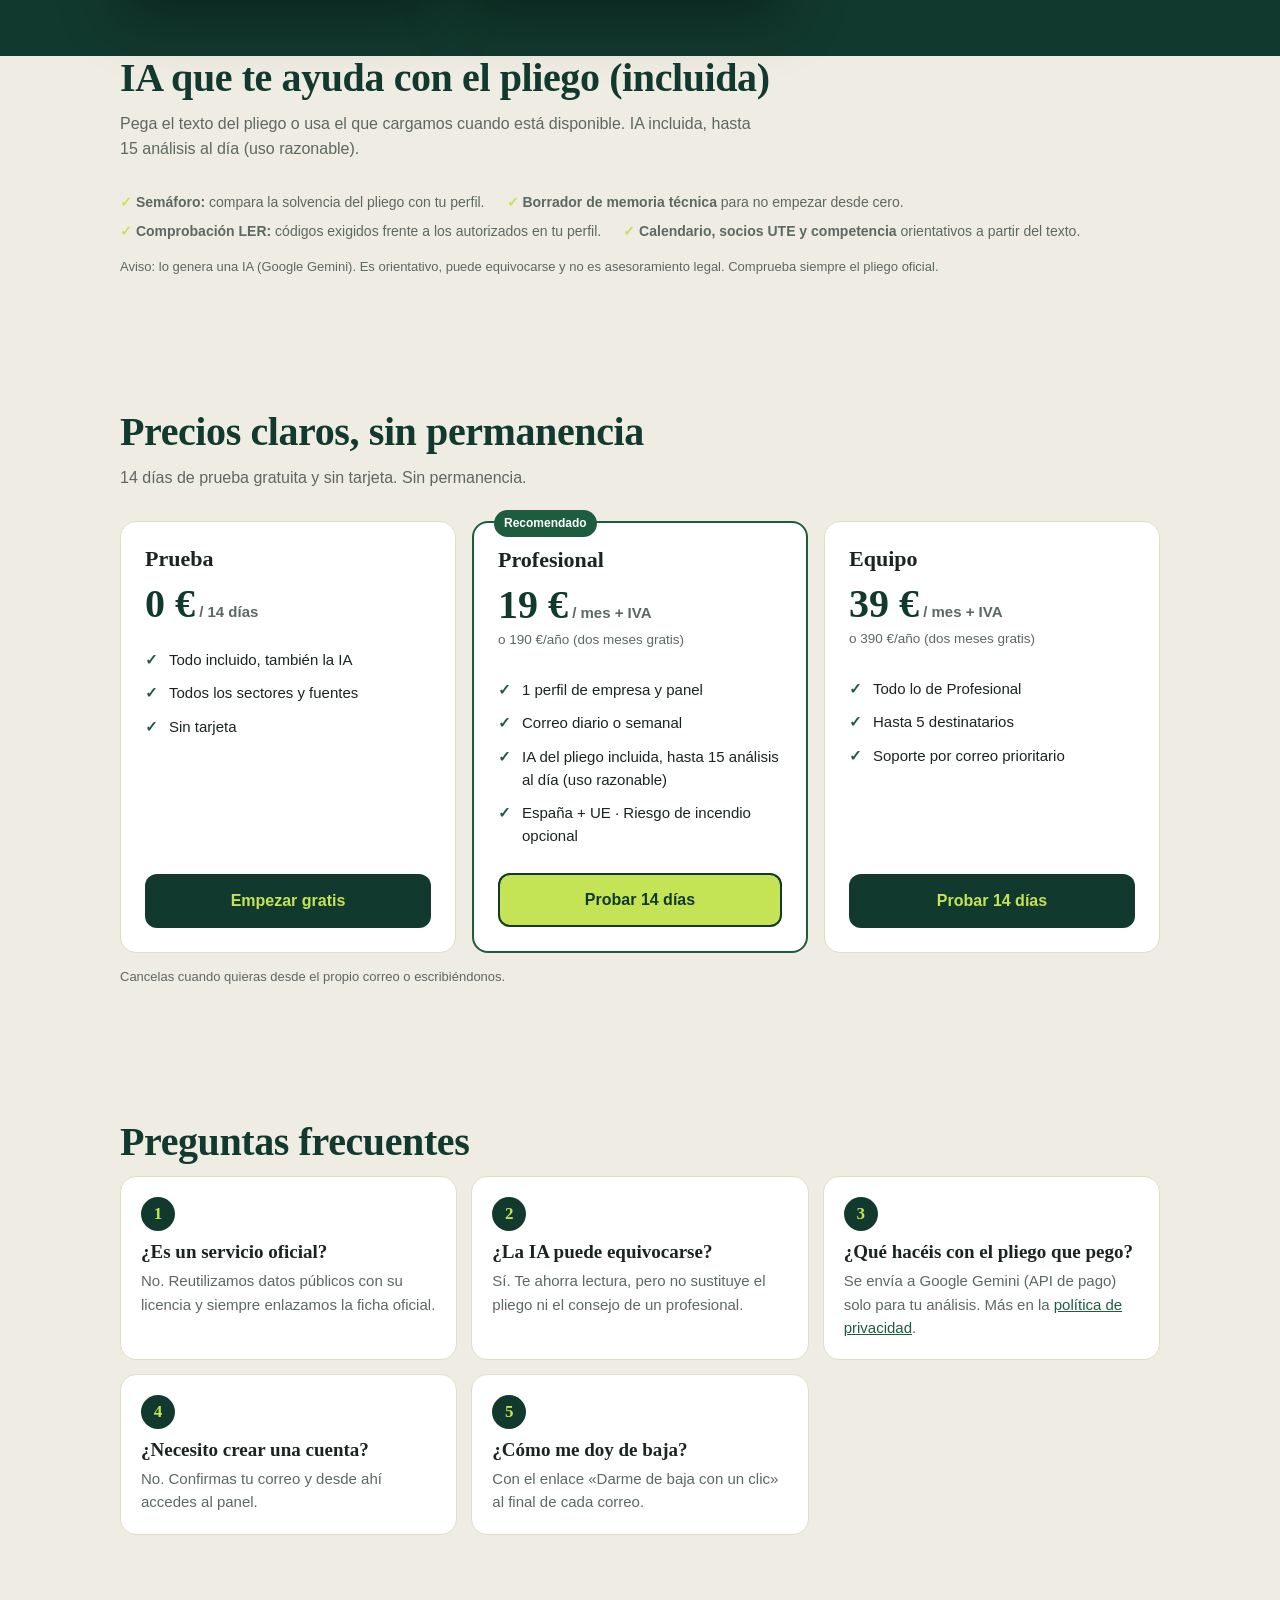
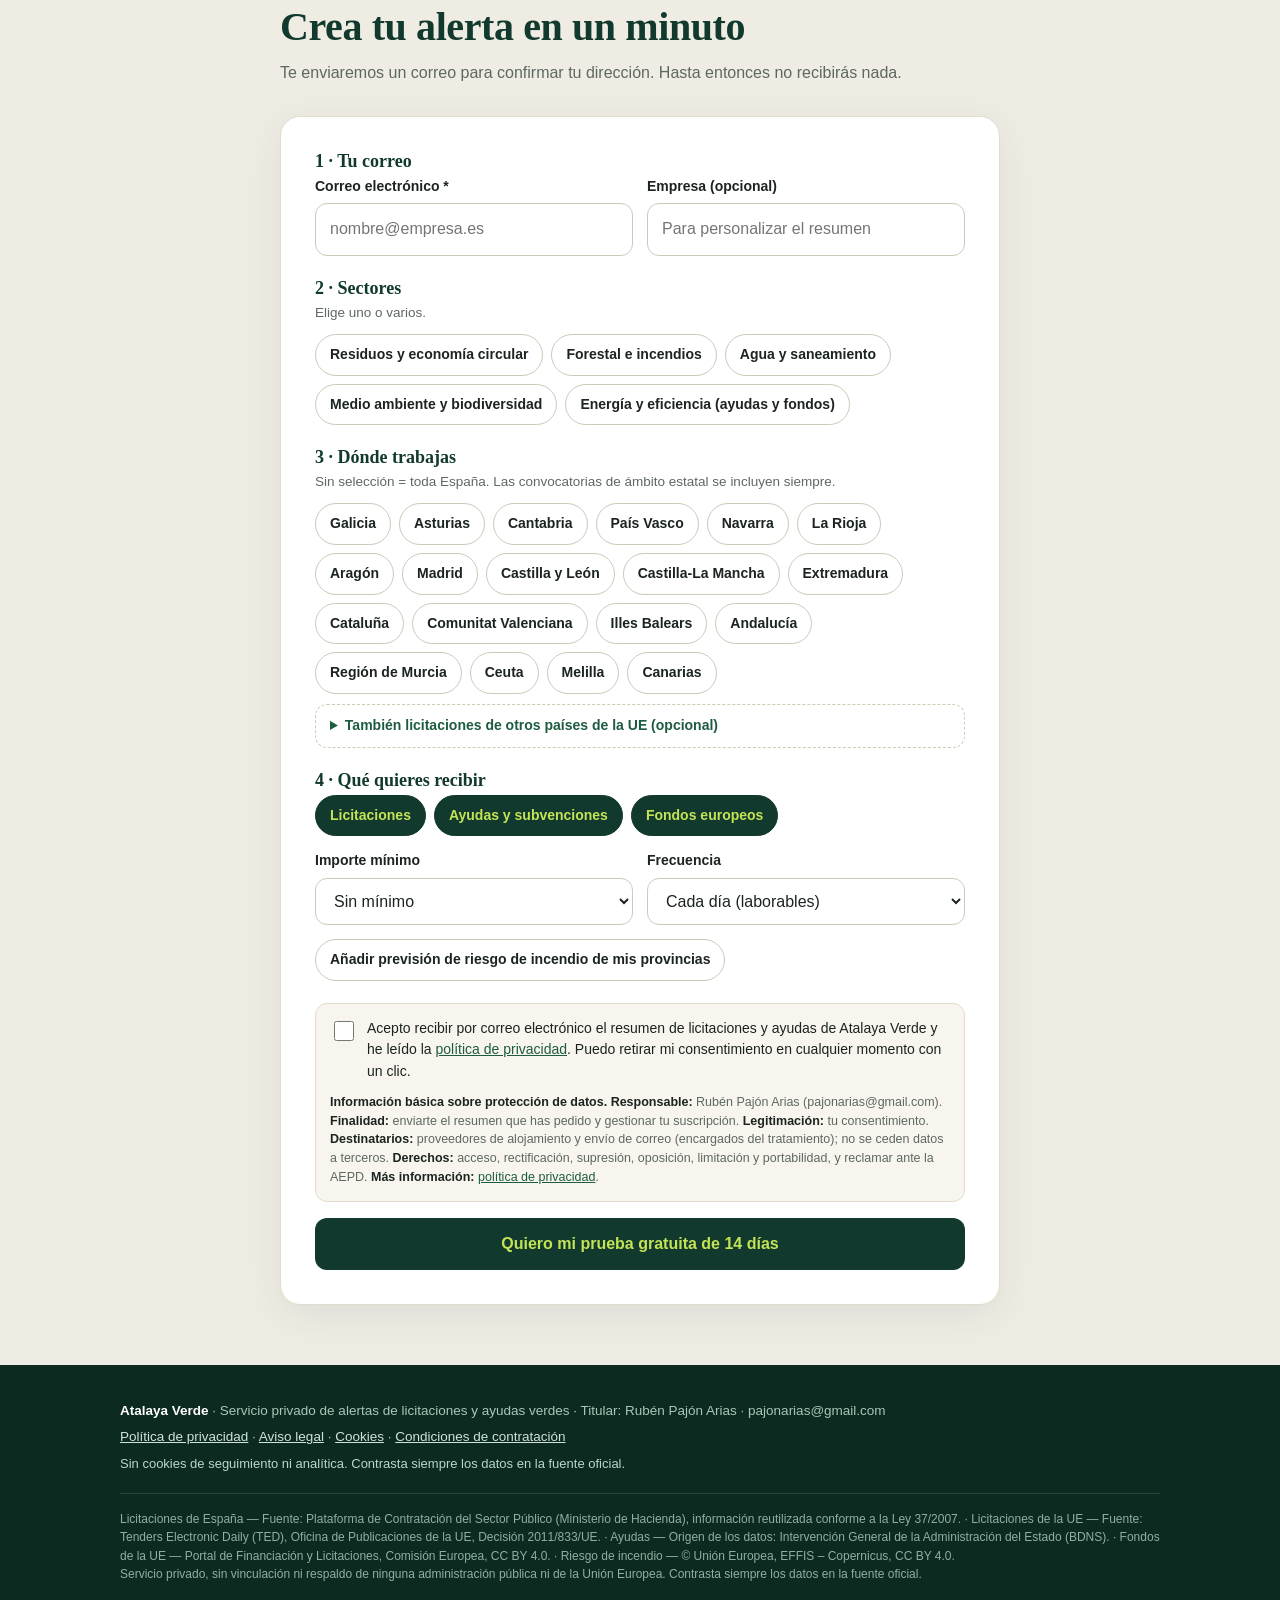
==== commit 8d859e09: "Precios 19/39, panel LER, textos legales y cookies" ====
--- a/index.html
+++ b/index.html
@@ -9,17 +9,15 @@
 <link rel="stylesheet" href="styles.css">
 <link rel="canonical" href="https://atalayaverde.github.io/"><meta property="og:url" content="https://atalayaverde.github.io/"></head>
 <body>
-<div class="proto" id="proto" hidden>Prototipo en pruebas: aún no enviamos correos. Si te apuntas, tu solicitud queda guardada pero no recibirás nada todavía.</div>
-
 <header class="hero">
   <div class="wrap">
     <nav class="nav"><a class="brand" href="#"><i></i>Atalaya Verde</a><a class="btn-s" href="#alta">Probar 14 días gratis</a></nav>
     <div class="hero-grid">
       <div>
-        <h1>Que ninguna licitación <em>verde</em> se te escape.</h1>
-        <p class="lead">Cada mañana, un correo con las licitaciones y ayudas públicas de residuos, forestal, agua, medio ambiente y energía que encajan con tu empresa y tu zona. Con plazo, importe y enlace oficial.</p>
-        <div class="cta"><a class="btn" href="#alta">Empezar la prueba gratis</a><a class="btn btn-ghost" href="#ejemplo">Ver un correo de ejemplo</a></div>
-        <ul class="ticks"><li>14 días gratis, sin tarjeta</li><li>Baja con un clic</li><li>Solo fuentes oficiales</li></ul>
+        <h1>Licitaciones y ayudas para gestores de residuos y empresas forestales, cada mañana en tu correo.</h1>
+        <p class="lead">Vigilamos las fuentes oficiales, te mandamos solo lo que encaja con tu empresa y tu zona, y una IA te ayuda a leer el pliego: si puedes presentarte, qué códigos LER pide y qué plazos tiene.</p>
+        <div class="cta"><a class="btn" href="#alta">Probar 14 días gratis</a><a class="btn btn-ghost" href="#ejemplo">Ver un correo de ejemplo</a></div>
+        <ul class="ticks"><li>Sin tarjeta</li><li>Baja con un clic</li><li>Solo fuentes oficiales</li></ul>
       </div>
       <aside class="mini" aria-label="Ejemplo de alerta">
         <div class="t"><span>Licitación · España · Forestal</span><b>Encaje 100</b></div>
@@ -30,6 +28,15 @@
     </div>
   </div>
 </header>
+
+<section id="para-quien"><div class="wrap">
+  <h2>Hecho para quien trabaja en verde</h2>
+  <div class="steps">
+    <div class="step"><h3>Gestores y transportistas de residuos</h3><p>Recogida, tratamiento, puntos limpios, residuos peligrosos y sanitarios.</p></div>
+    <div class="step"><h3>Empresas forestales</h3><p>Trabajos selvícolas, desbroces, prevención y extinción de incendios, viveros y repoblación.</p></div>
+    <div class="step"><h3>También agua y medio ambiente</h3><p>Depuración y servicios medioambientales. No somos un buscador genérico: solo miramos lo tuyo.</p></div>
+  </div>
+</div></section>
 
 <section id="como"><div class="wrap">
   <h2>Del ruido de las plataformas a tres minutos de lectura</h2>
@@ -69,18 +76,43 @@
   </div>
 </div></section>
 
+<section id="ia" style="padding-top:0"><div class="wrap">
+  <h2>IA que te ayuda con el pliego (incluida)</h2>
+  <p class="sub">Pega el texto del pliego o usa el que cargamos cuando está disponible. IA incluida, hasta 15 análisis al día (uso razonable).</p>
+  <ul class="ticks" style="color:var(--mute)">
+    <li><strong>Semáforo:</strong> compara la solvencia del pliego con tu perfil.</li>
+    <li><strong>Borrador de memoria técnica</strong> para no empezar desde cero.</li>
+    <li><strong>Comprobación LER:</strong> códigos exigidos frente a los autorizados en tu perfil.</li>
+    <li><strong>Calendario, socios UTE y competencia</strong> orientativos a partir del texto.</li>
+  </ul>
+  <p class="note">Aviso: lo genera una IA (Google Gemini). Es orientativo, puede equivocarse y no es asesoramiento legal. Comprueba siempre el pliego oficial.</p>
+</div></section>
+
 <section id="precios"><div class="wrap">
   <h2>Precios claros, sin permanencia</h2>
-  <p class="sub">Empieza con 14 días gratis. Los planes de pago están temporalmente desactivados mientras completamos la integración.</p>
+  <p class="sub">14 días de prueba gratuita y sin tarjeta. Sin permanencia.</p>
   <div class="plans">
     <div class="plan"><h3>Prueba</h3><div class="price">0 €<small> / 14 días</small></div>
-      <ul><li>Resumen diario o semanal</li><li>Todos los sectores y fuentes</li><li>Sin tarjeta</li></ul><a class="btn" href="#alta">Empezar gratis</a></div>
-    <div class="plan hot"><h3>Pro</h3><div class="price">29 €<small> / mes + IVA</small></div>
-      <ul><li>1 perfil de empresa</li><li>Resumen diario + aviso de plazos</li><li>España + países de la UE</li><li>Riesgo de incendio (opcional)</li></ul><a class="btn" data-plan="pro" href="#alta">Probar 14 días</a></div>
-    <div class="plan"><h3>Equipo</h3><div class="price">49 €<small> / mes + IVA</small></div>
-      <ul><li>Hasta 5 destinatarios</li><li>Todo lo de Pro</li><li>Soporte por correo prioritario</li></ul><a class="btn" data-plan="equipo" href="#alta">Probar 14 días</a></div>
+      <ul><li>Todo incluido, también la IA</li><li>Todos los sectores y fuentes</li><li>Sin tarjeta</li></ul><a class="btn" href="#alta">Empezar gratis</a></div>
+    <div class="plan hot"><h3>Profesional</h3><div class="price">19 €<small> / mes + IVA</small></div>
+      <p class="hint" style="margin:0 0 8px">o 190 €/año (dos meses gratis)</p>
+      <ul><li>1 perfil de empresa y panel</li><li>Correo diario o semanal</li><li>IA del pliego incluida, hasta 15 análisis al día (uso razonable)</li><li>España + UE · Riesgo de incendio opcional</li></ul><a class="btn" data-plan="pro" href="#alta">Probar 14 días</a></div>
+    <div class="plan"><h3>Equipo</h3><div class="price">39 €<small> / mes + IVA</small></div>
+      <p class="hint" style="margin:0 0 8px">o 390 €/año (dos meses gratis)</p>
+      <ul><li>Todo lo de Profesional</li><li>Hasta 5 destinatarios</li><li>Soporte por correo prioritario</li></ul><a class="btn" data-plan="equipo" href="#alta">Probar 14 días</a></div>
   </div>
-  <p class="note">Empieza con 14 días gratis sin tarjeta. Suscripción mensual sin permanencia.</p>
+  <p class="note">Cancelas cuando quieras desde el propio correo o escribiéndonos.</p>
+</div></section>
+
+<section id="faq"><div class="wrap">
+  <h2>Preguntas frecuentes</h2>
+  <div class="steps">
+    <div class="step"><h3>¿Es un servicio oficial?</h3><p>No. Reutilizamos datos públicos con su licencia y siempre enlazamos la ficha oficial.</p></div>
+    <div class="step"><h3>¿La IA puede equivocarse?</h3><p>Sí. Te ahorra lectura, pero no sustituye el pliego ni el consejo de un profesional.</p></div>
+    <div class="step"><h3>¿Qué hacéis con el pliego que pego?</h3><p>Se envía a Google Gemini (API de pago) solo para tu análisis. Más en la <a href="privacidad.html">política de privacidad</a>.</p></div>
+    <div class="step"><h3>¿Necesito crear una cuenta?</h3><p>No. Confirmas tu correo y desde ahí accedes al panel.</p></div>
+    <div class="step"><h3>¿Cómo me doy de baja?</h3><p>Con el enlace «Darme de baja con un clic» al final de cada correo.</p></div>
+  </div>
 </div></section>
 
 <section id="alta" style="padding-top:10px"><div class="wrap" style="max-width:760px">
@@ -128,8 +160,9 @@
 </div></section>
 
 <footer><div class="wrap">
-  <div><b style="color:#fff">Atalaya Verde</b> · servicio independiente de alertas · Responsable: Rubén Pajón Arias · pajonarias@gmail.com</div>
-  <div style="margin-top:6px"><a href="privacidad.html">Política de privacidad</a> · <a href="aviso-legal.html">Aviso legal</a> · Sin cookies ni analítica</div>
+  <div><b style="color:#fff">Atalaya Verde</b> · Servicio privado de alertas de licitaciones y ayudas verdes · Titular: Rubén Pajón Arias · pajonarias@gmail.com</div>
+  <div style="margin-top:6px"><a href="privacidad.html">Política de privacidad</a> · <a href="aviso-legal.html">Aviso legal</a> · <a href="cookies.html">Cookies</a> · <a href="condiciones.html">Condiciones de contratación</a></div>
+  <div style="margin-top:6px;font-size:13px;color:#bcd6c8">Sin cookies de seguimiento ni analítica. Contrasta siempre los datos en la fuente oficial.</div>
   <div class="attr">
     Licitaciones de España — Fuente: Plataforma de Contratación del Sector Público (Ministerio de Hacienda), información reutilizada conforme a la Ley 37/2007. ·
     Licitaciones de la UE — Fuente: Tenders Electronic Daily (TED), Oficina de Publicaciones de la UE, Decisión 2011/833/UE. ·
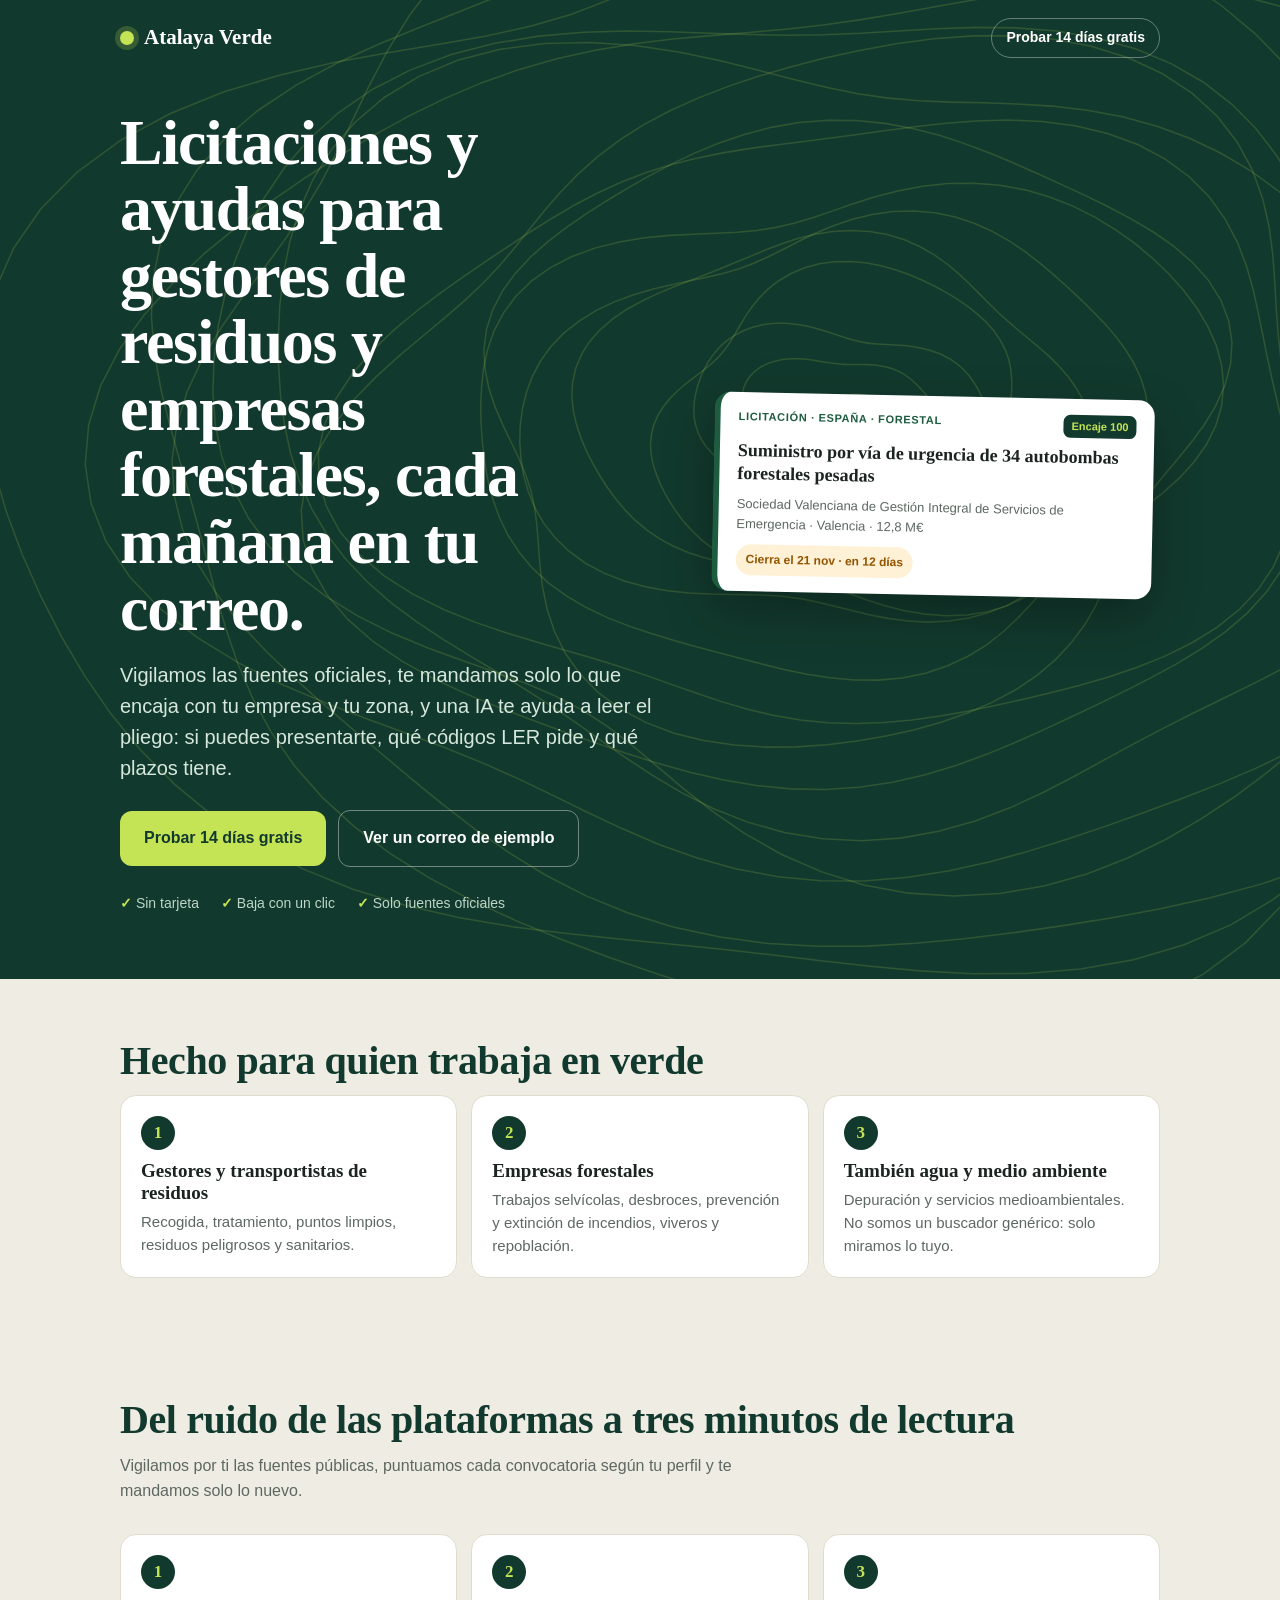
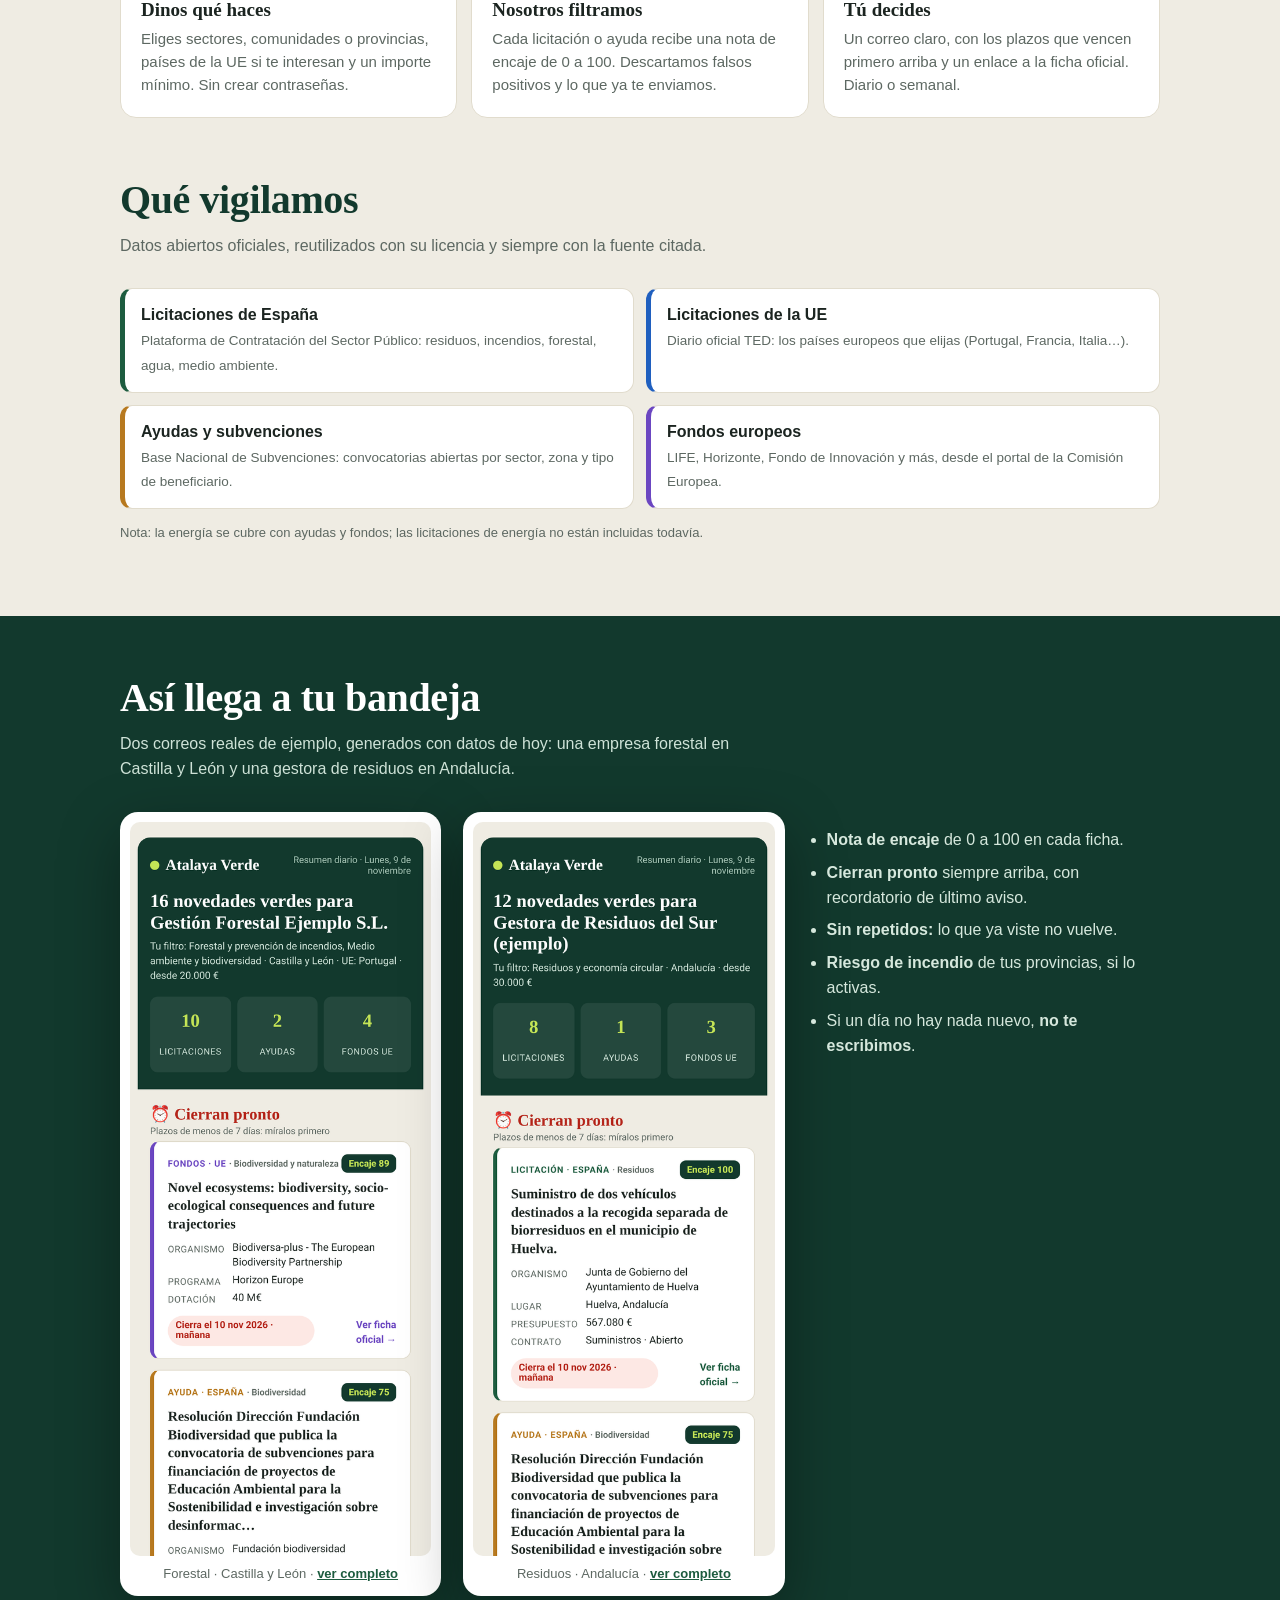
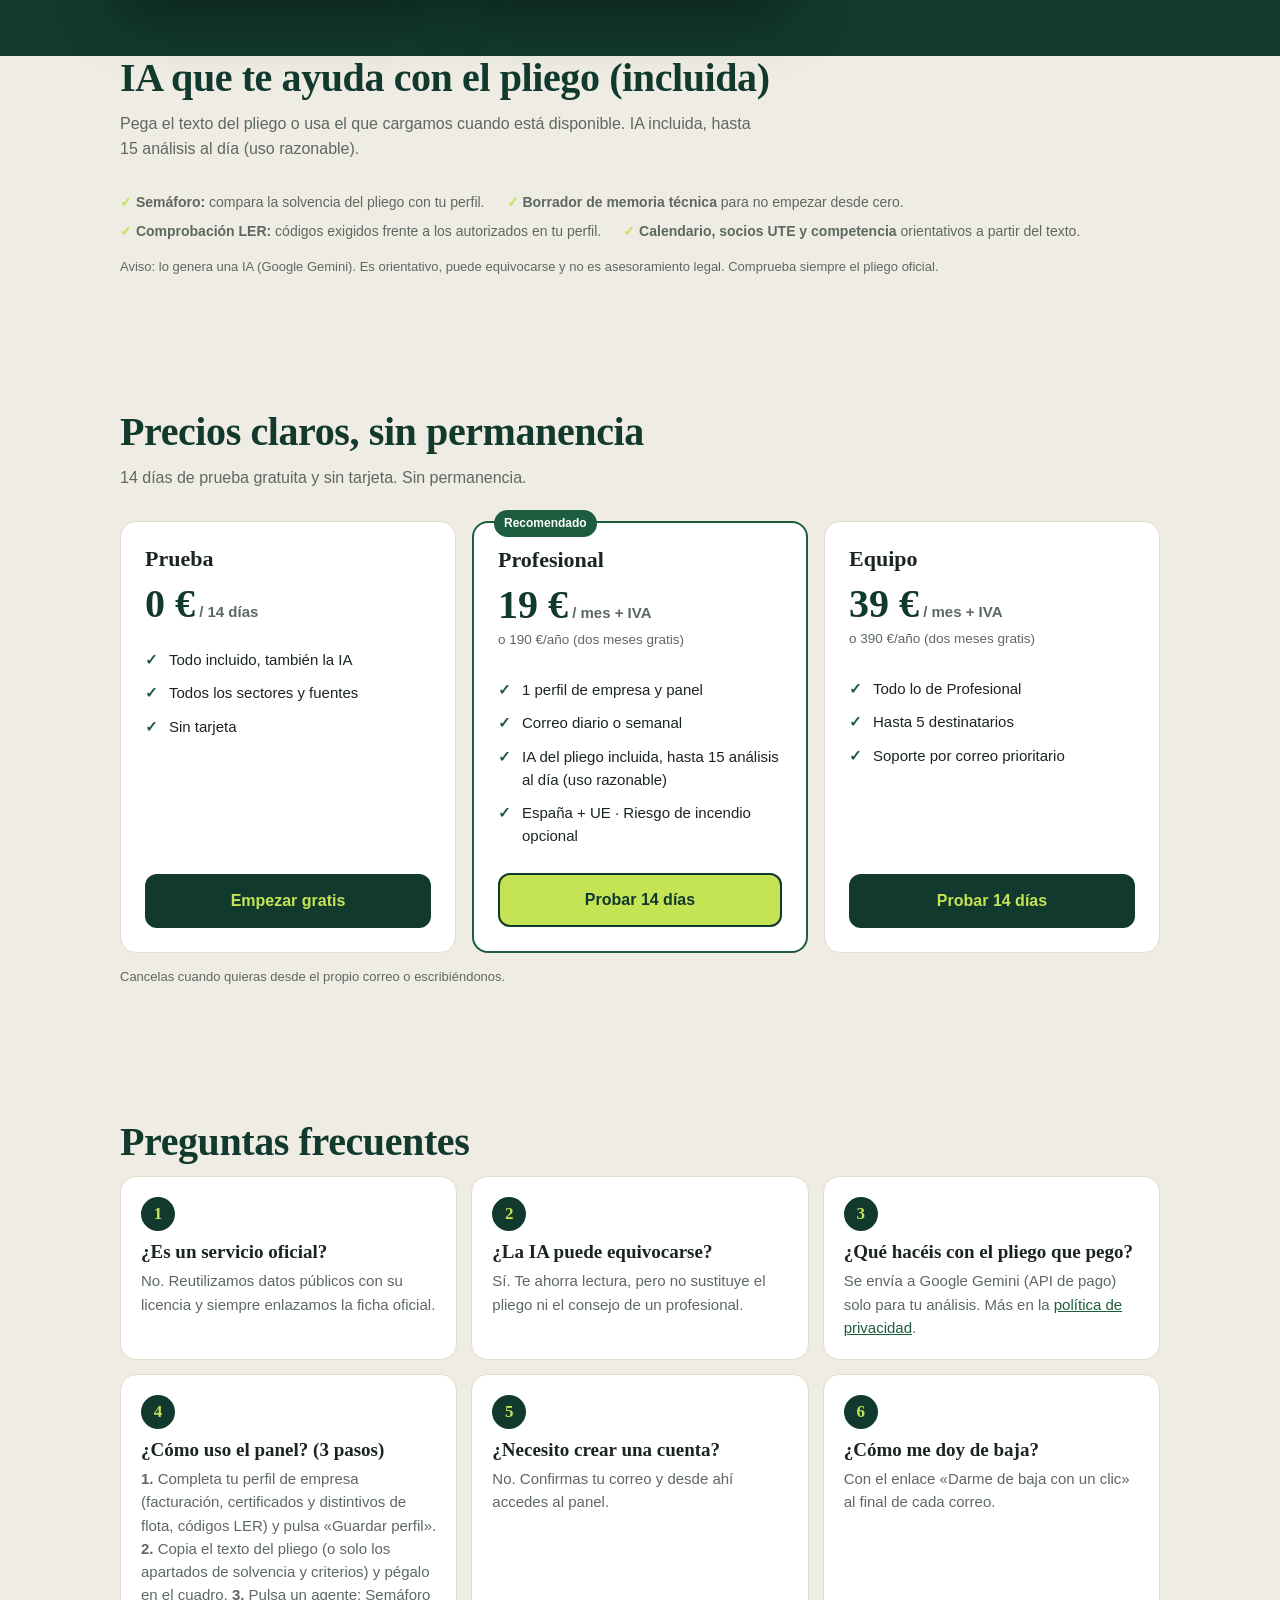
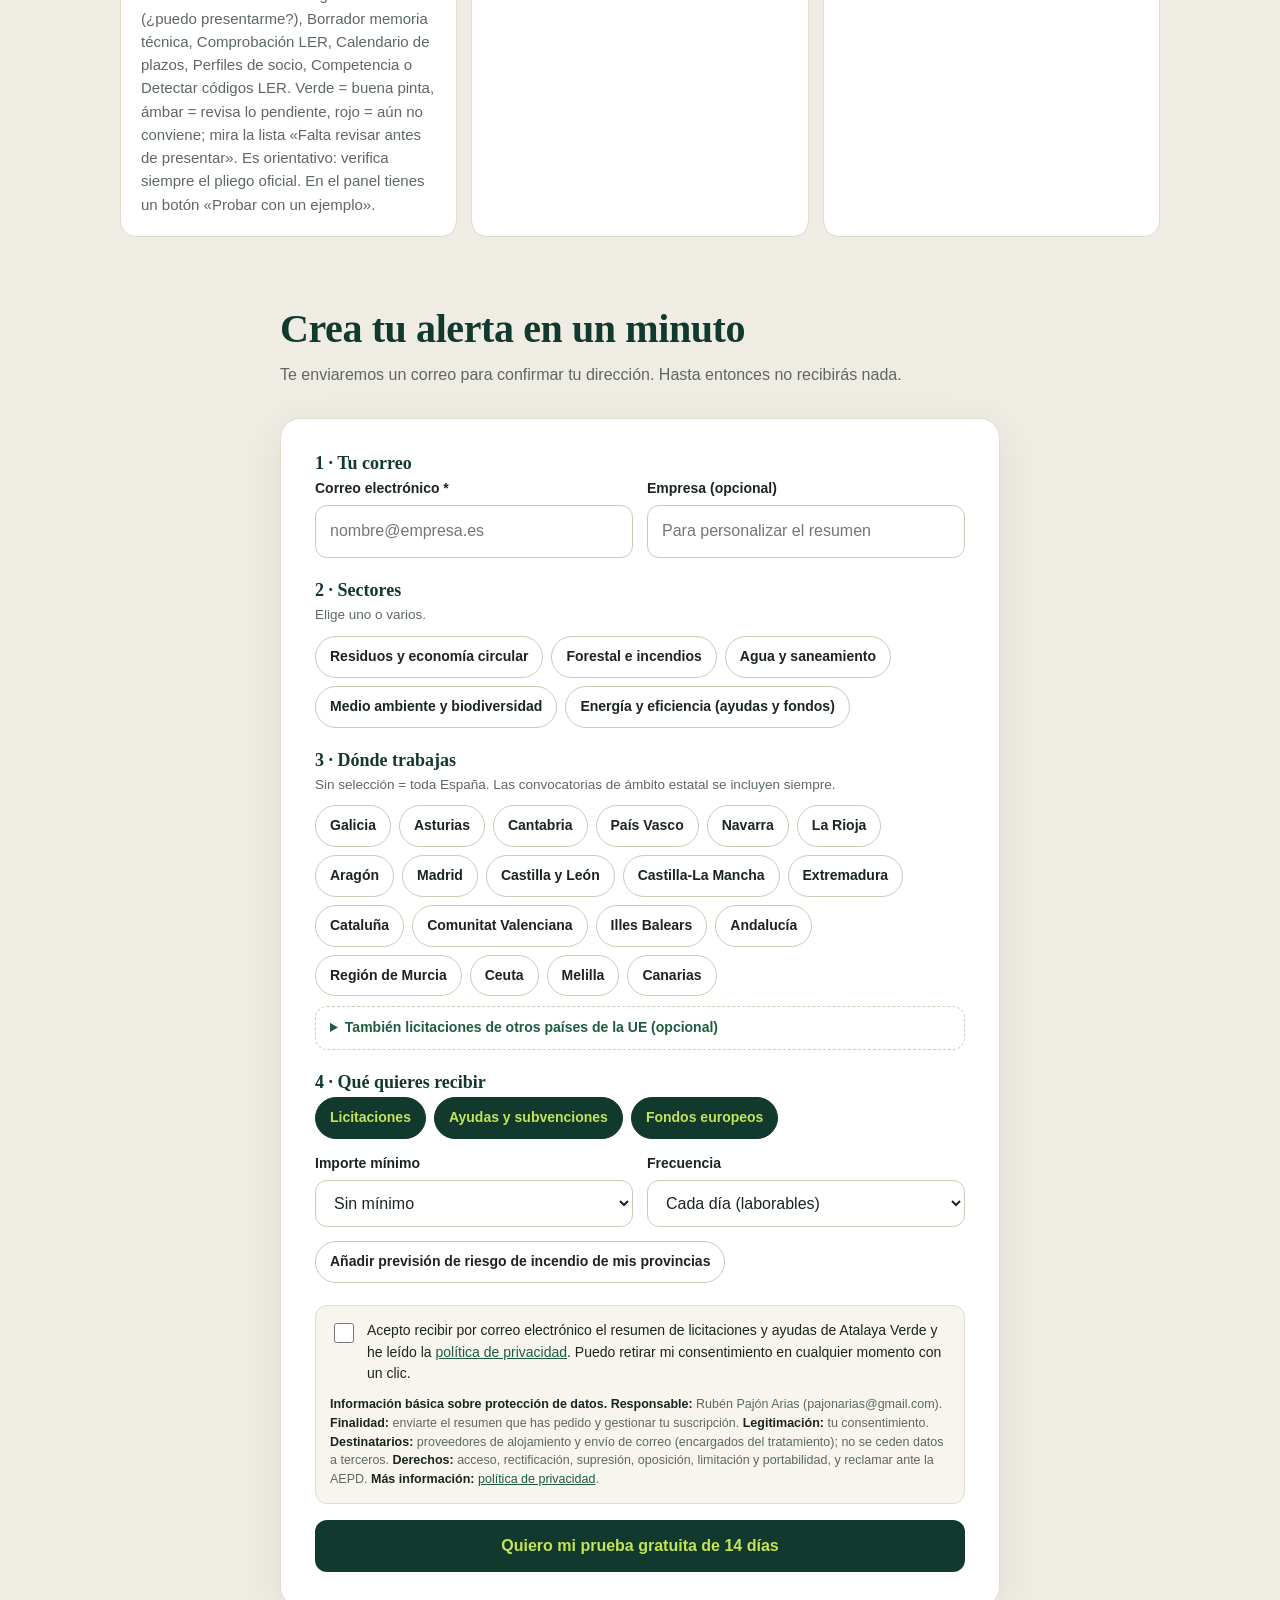
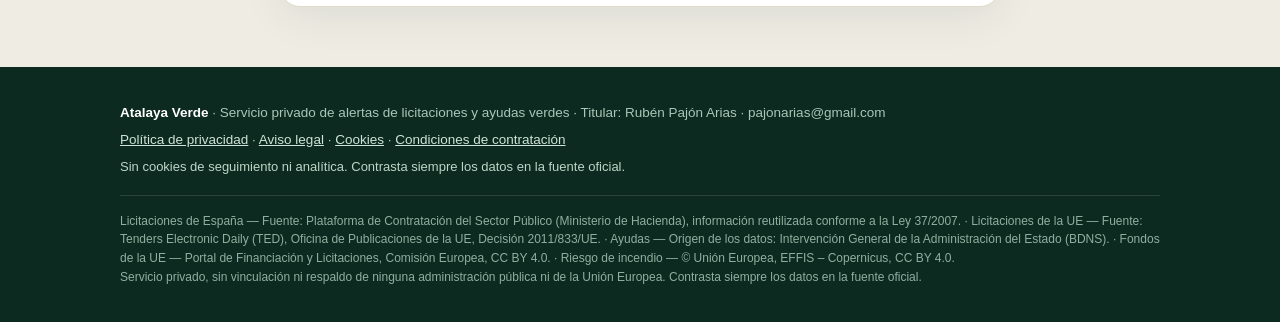
==== commit aa1f73bb: "Panel: guia de uso, semaforo en espanol, tarjetas movil, cabecera sin null" ====
--- a/index.html
+++ b/index.html
@@ -110,6 +110,7 @@
     <div class="step"><h3>¿Es un servicio oficial?</h3><p>No. Reutilizamos datos públicos con su licencia y siempre enlazamos la ficha oficial.</p></div>
     <div class="step"><h3>¿La IA puede equivocarse?</h3><p>Sí. Te ahorra lectura, pero no sustituye el pliego ni el consejo de un profesional.</p></div>
     <div class="step"><h3>¿Qué hacéis con el pliego que pego?</h3><p>Se envía a Google Gemini (API de pago) solo para tu análisis. Más en la <a href="privacidad.html">política de privacidad</a>.</p></div>
+    <div class="step" id="como-funciona"><h3>¿Cómo uso el panel? (3 pasos)</h3><p><strong>1.</strong> Completa tu perfil de empresa (facturación, certificados y distintivos de flota, códigos LER) y pulsa «Guardar perfil». <strong>2.</strong> Copia el texto del pliego (o solo los apartados de solvencia y criterios) y pégalo en el cuadro. <strong>3.</strong> Pulsa un agente: Semáforo (¿puedo presentarme?), Borrador memoria técnica, Comprobación LER, Calendario de plazos, Perfiles de socio, Competencia o Detectar códigos LER. Verde = buena pinta, ámbar = revisa lo pendiente, rojo = aún no conviene; mira la lista «Falta revisar antes de presentar». Es orientativo: verifica siempre el pliego oficial. En el panel tienes un botón «Probar con un ejemplo».</p></div>
     <div class="step"><h3>¿Necesito crear una cuenta?</h3><p>No. Confirmas tu correo y desde ahí accedes al panel.</p></div>
     <div class="step"><h3>¿Cómo me doy de baja?</h3><p>Con el enlace «Darme de baja con un clic» al final de cada correo.</p></div>
   </div>
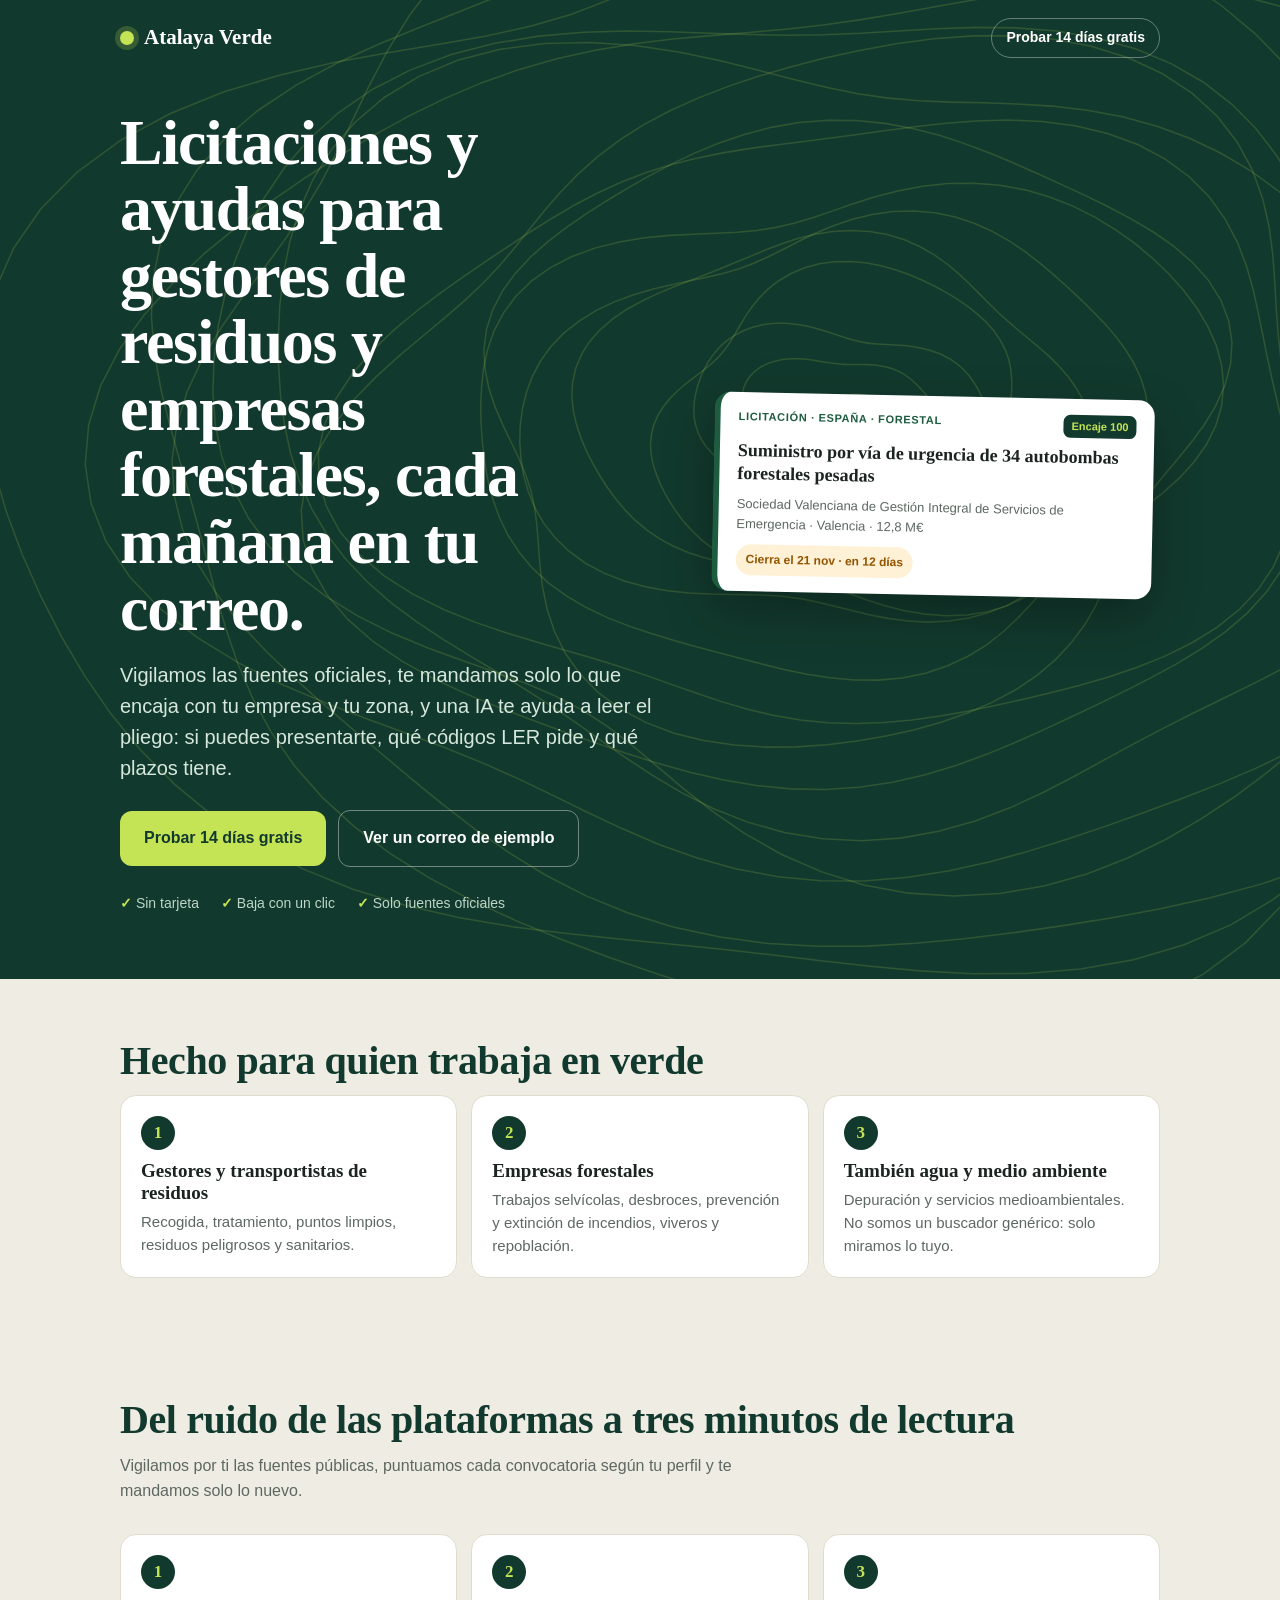
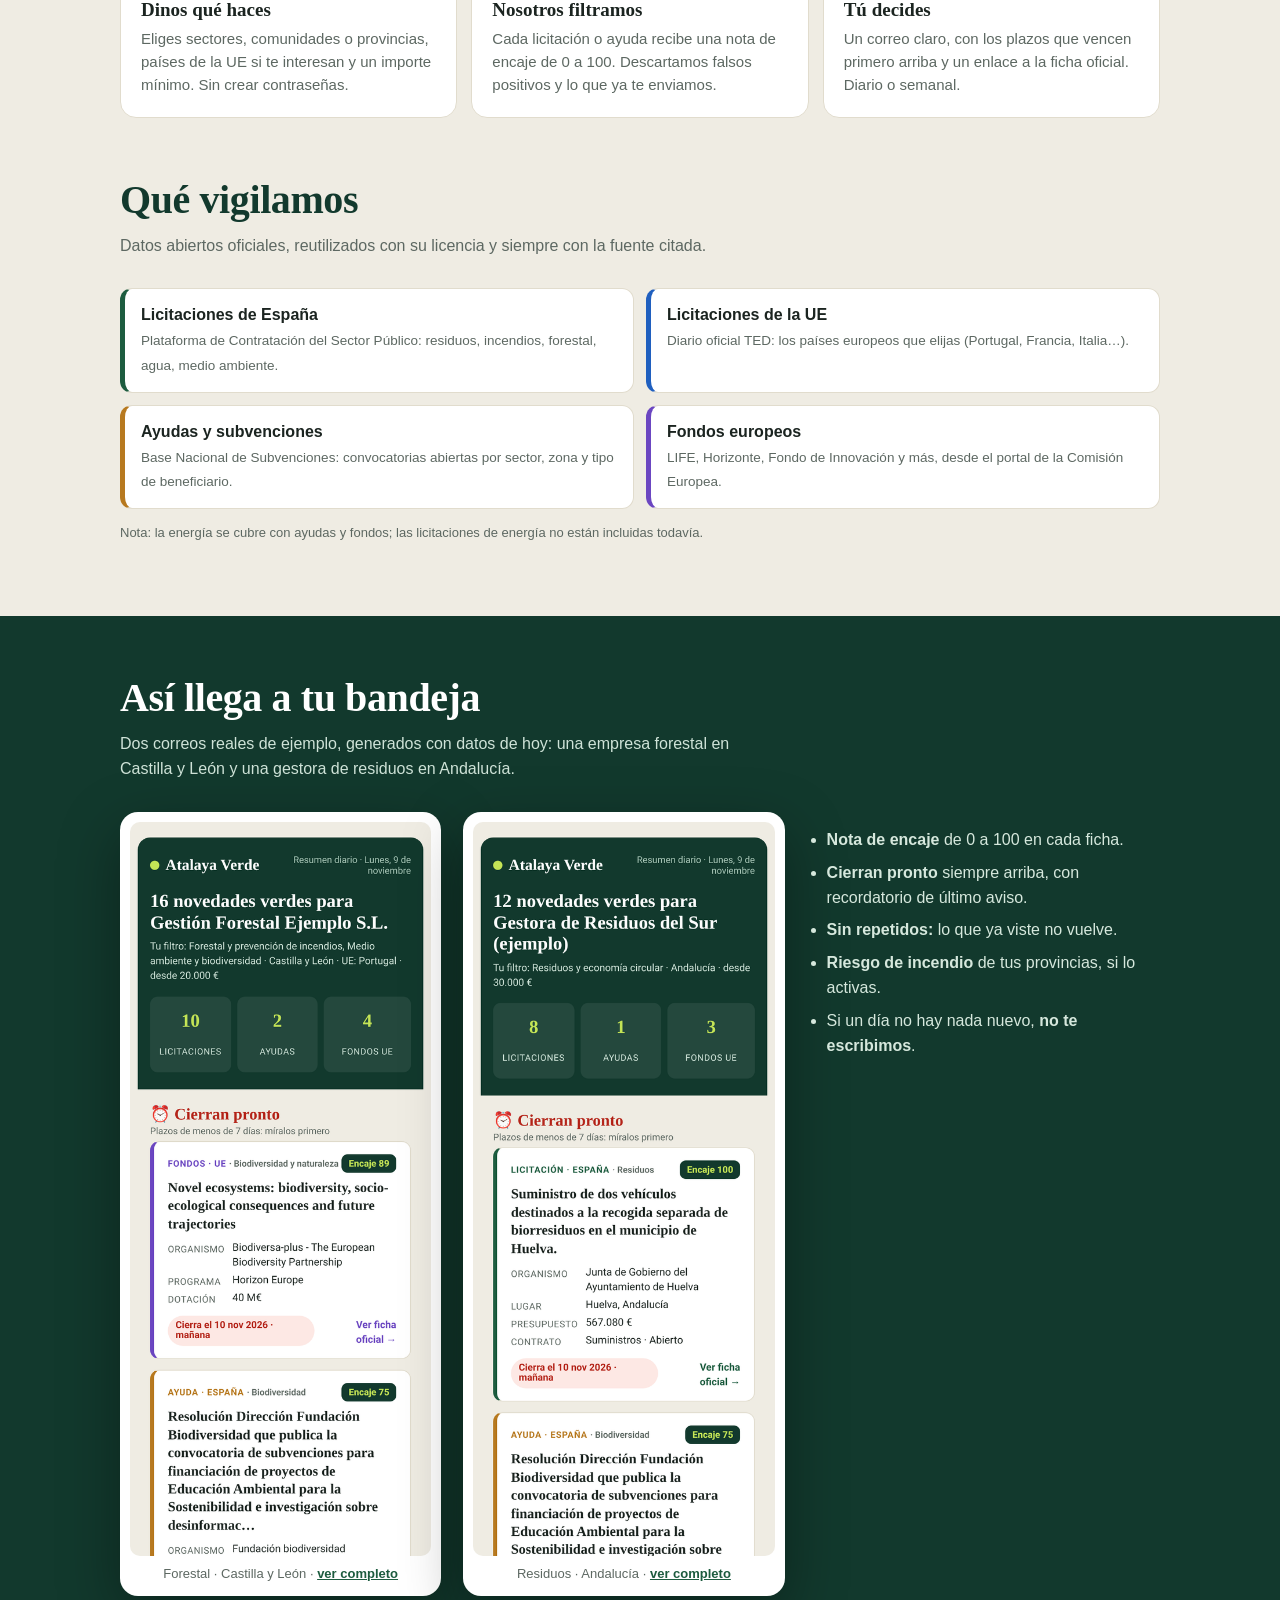
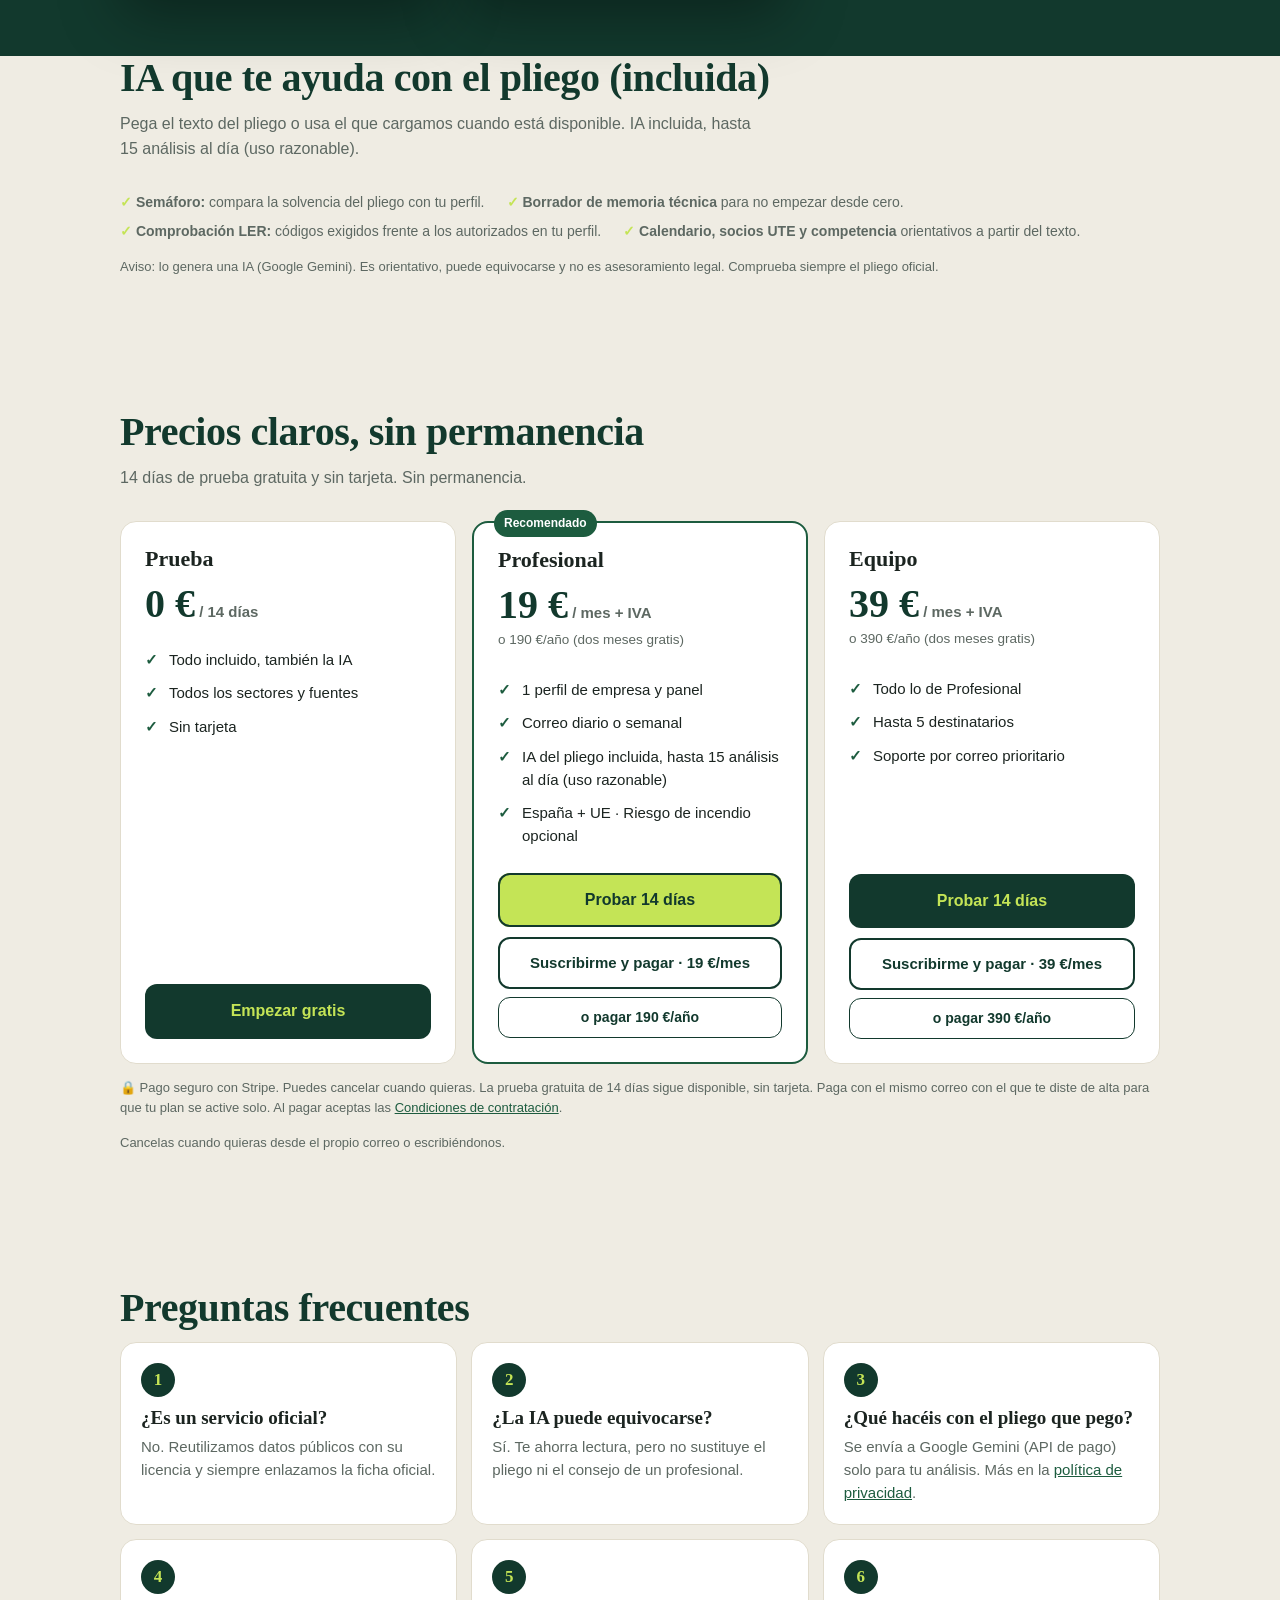
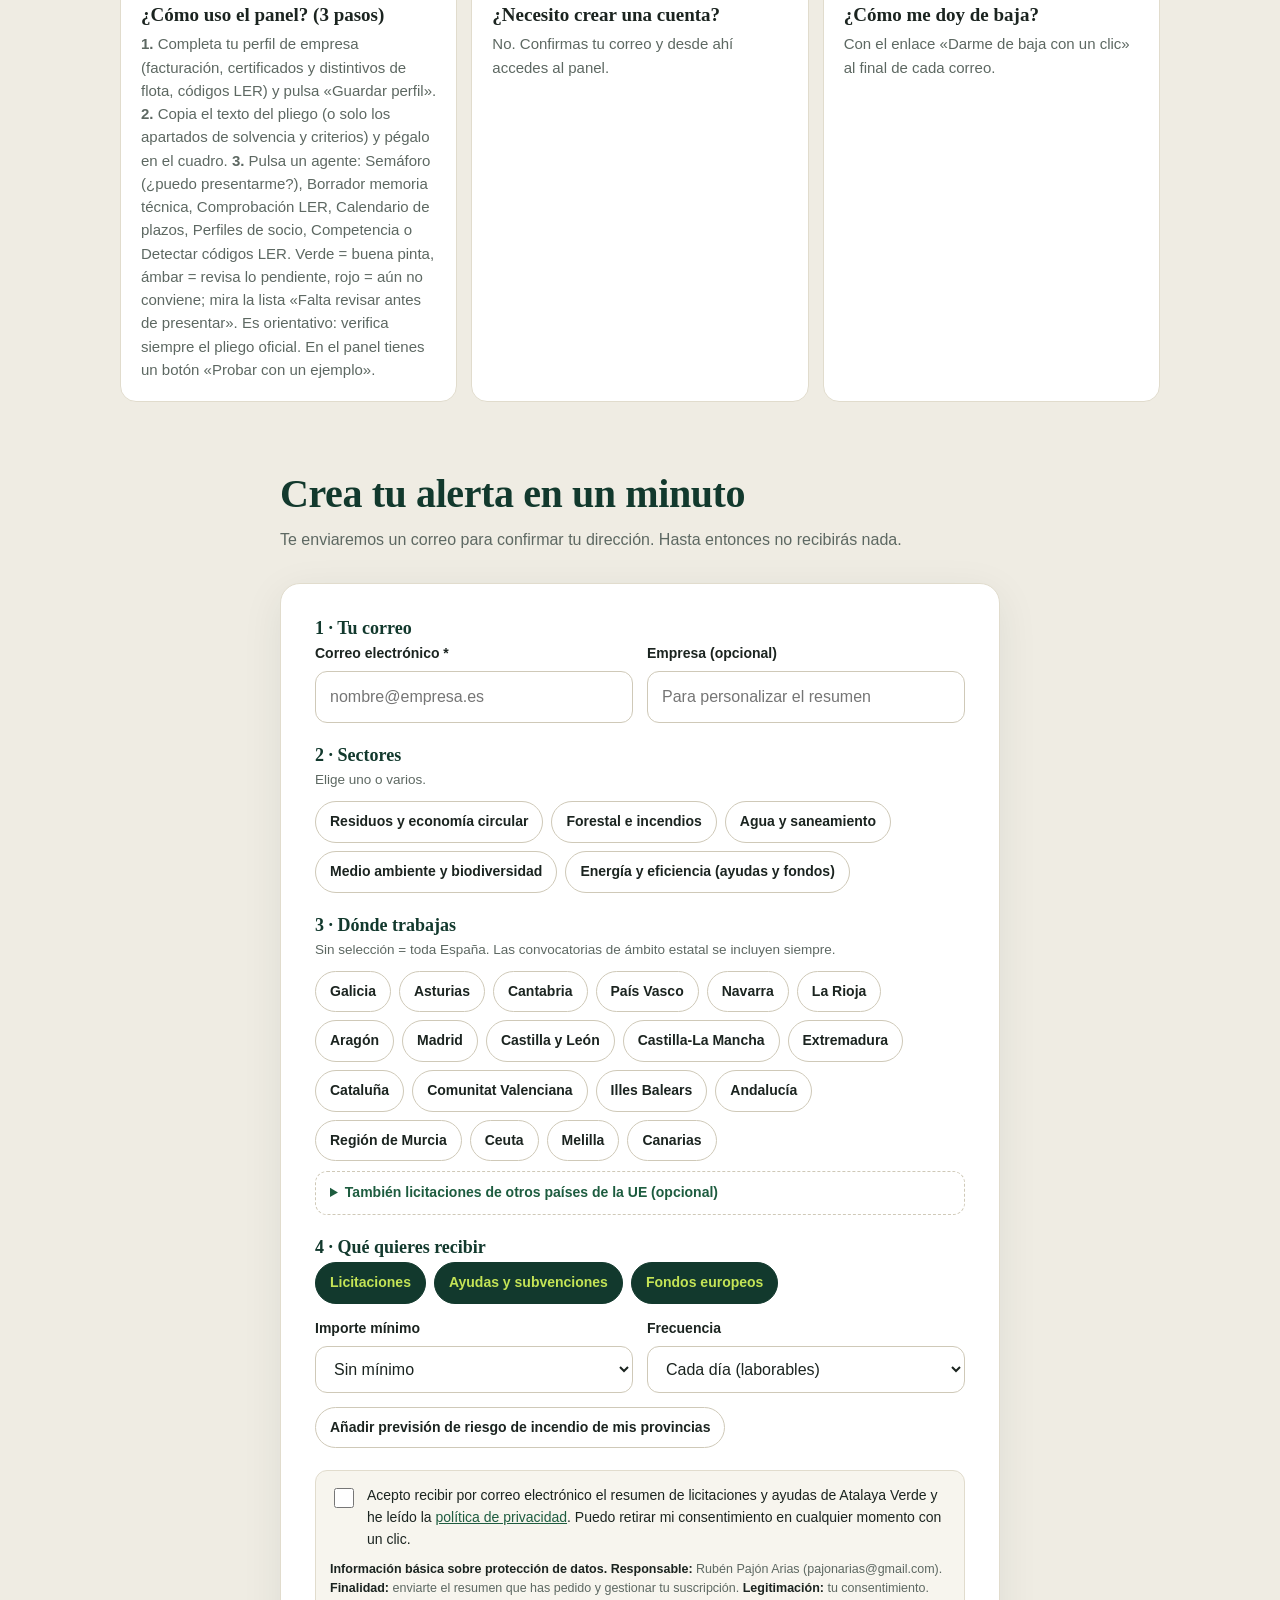
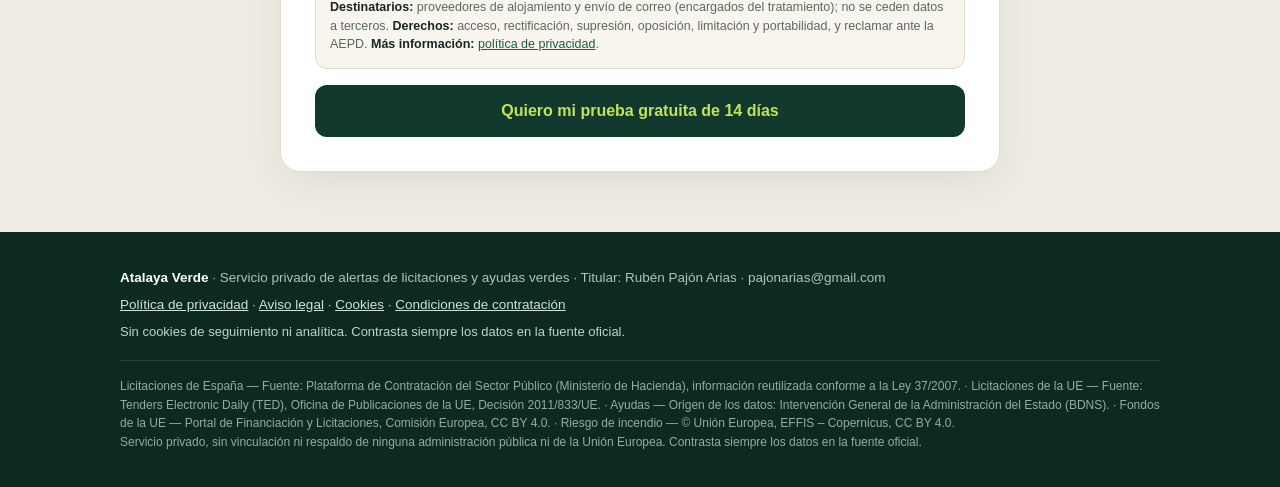
==== commit 6273c8bc: "Botones de pago Stripe y pagina gracias" ====
--- a/index.html
+++ b/index.html
@@ -6,7 +6,7 @@
 <title>Atalaya Verde · Alertas de licitaciones y ayudas verdes en tu correo</title>
 <meta name="description" content="Resumen diario o semanal de licitaciones públicas y ayudas verdes (residuos, forestal, agua, medio ambiente, energía) filtradas por tu sector y tu zona, con plazos y puntuación de encaje.">
 <link rel="icon" href="favicon.svg" type="image/svg+xml">
-<link rel="stylesheet" href="styles.css">
+<link rel="stylesheet" href="styles.css?v=20261119p">
 <link rel="canonical" href="https://atalayaverde.github.io/"><meta property="og:url" content="https://atalayaverde.github.io/"></head>
 <body>
 <header class="hero">
@@ -96,11 +96,14 @@
       <ul><li>Todo incluido, también la IA</li><li>Todos los sectores y fuentes</li><li>Sin tarjeta</li></ul><a class="btn" href="#alta">Empezar gratis</a></div>
     <div class="plan hot"><h3>Profesional</h3><div class="price">19 €<small> / mes + IVA</small></div>
       <p class="hint" style="margin:0 0 8px">o 190 €/año (dos meses gratis)</p>
-      <ul><li>1 perfil de empresa y panel</li><li>Correo diario o semanal</li><li>IA del pliego incluida, hasta 15 análisis al día (uso razonable)</li><li>España + UE · Riesgo de incendio opcional</li></ul><a class="btn" data-plan="pro" href="#alta">Probar 14 días</a></div>
+      <ul><li>1 perfil de empresa y panel</li><li>Correo diario o semanal</li><li>IA del pliego incluida, hasta 15 análisis al día (uso razonable)</li><li>España + UE · Riesgo de incendio opcional</li></ul><a class="btn" data-plan="pro" href="#alta">Probar 14 días</a>
+      <div class="pay" data-pay-box hidden><a class="btn-pay" data-pay="pro" href="#alta">Suscribirme y pagar · 19 €/mes</a><a class="btn-pay alt" data-pay="pro_anual" href="#alta">o pagar 190 €/año</a></div></div>
     <div class="plan"><h3>Equipo</h3><div class="price">39 €<small> / mes + IVA</small></div>
       <p class="hint" style="margin:0 0 8px">o 390 €/año (dos meses gratis)</p>
-      <ul><li>Todo lo de Profesional</li><li>Hasta 5 destinatarios</li><li>Soporte por correo prioritario</li></ul><a class="btn" data-plan="equipo" href="#alta">Probar 14 días</a></div>
+      <ul><li>Todo lo de Profesional</li><li>Hasta 5 destinatarios</li><li>Soporte por correo prioritario</li></ul><a class="btn" data-plan="equipo" href="#alta">Probar 14 días</a>
+      <div class="pay" data-pay-box hidden><a class="btn-pay" data-pay="equipo" href="#alta">Suscribirme y pagar · 39 €/mes</a><a class="btn-pay alt" data-pay="equipo_anual" href="#alta">o pagar 390 €/año</a></div></div>
   </div>
+  <p class="note pay-note" data-pay-box hidden>🔒 Pago seguro con Stripe. Puedes cancelar cuando quieras. La prueba gratuita de 14 días sigue disponible, sin tarjeta. Paga con el mismo correo con el que te diste de alta para que tu plan se active solo. Al pagar aceptas las <a href="condiciones.html">Condiciones de contratación</a>.</p>
   <p class="note">Cancelas cuando quieras desde el propio correo o escribiéndonos.</p>
 </div></section>
 
@@ -173,6 +176,6 @@
     Servicio privado, sin vinculación ni respaldo de ninguna administración pública ni de la Unión Europea. Contrasta siempre los datos en la fuente oficial.
   </div>
 </div></footer>
-<script src="config.js"></script>
-<script src="app.js"></script>
+<script src="config.js?v=20261119p"></script>
+<script src="app.js?v=20261119p"></script>
 </body></html>
--- a/styles.css
+++ b/styles.css
@@ -94,3 +94,10 @@
 @media(min-width:760px){.hero-grid{grid-template-columns:1.25fr 1fr;align-items:center}.steps{grid-template-columns:repeat(3,1fr)}.sources{grid-template-columns:1fr 1fr}.plans{grid-template-columns:repeat(3,1fr)}.shots{grid-template-columns:1fr 1fr}.row.two{grid-template-columns:1fr 1fr}.formcard{padding:34px}.page{padding:42px}}
 @media(min-width:1000px){.shots{grid-template-columns:1fr 1fr 1.1fr}}
 @media(prefers-reduced-motion:no-preference){.mini{transition:transform .3s}.mini:hover{transform:rotate(0)}}
+
+.pay{display:flex;flex-direction:column;gap:8px;margin-top:10px}
+.pay[hidden],.pay-note[hidden]{display:none}
+.btn-pay{display:block;text-align:center;padding:12px 16px;border-radius:12px;font-weight:800;font-size:15px;text-decoration:none;background:#fff;color:var(--forest);border:2px solid var(--forest)}
+.btn-pay:hover{background:var(--forest);color:var(--lime)}
+.btn-pay.alt{border-width:1px;font-weight:700;font-size:14px;padding:9px 14px}
+.btn-pay[hidden]{display:none}
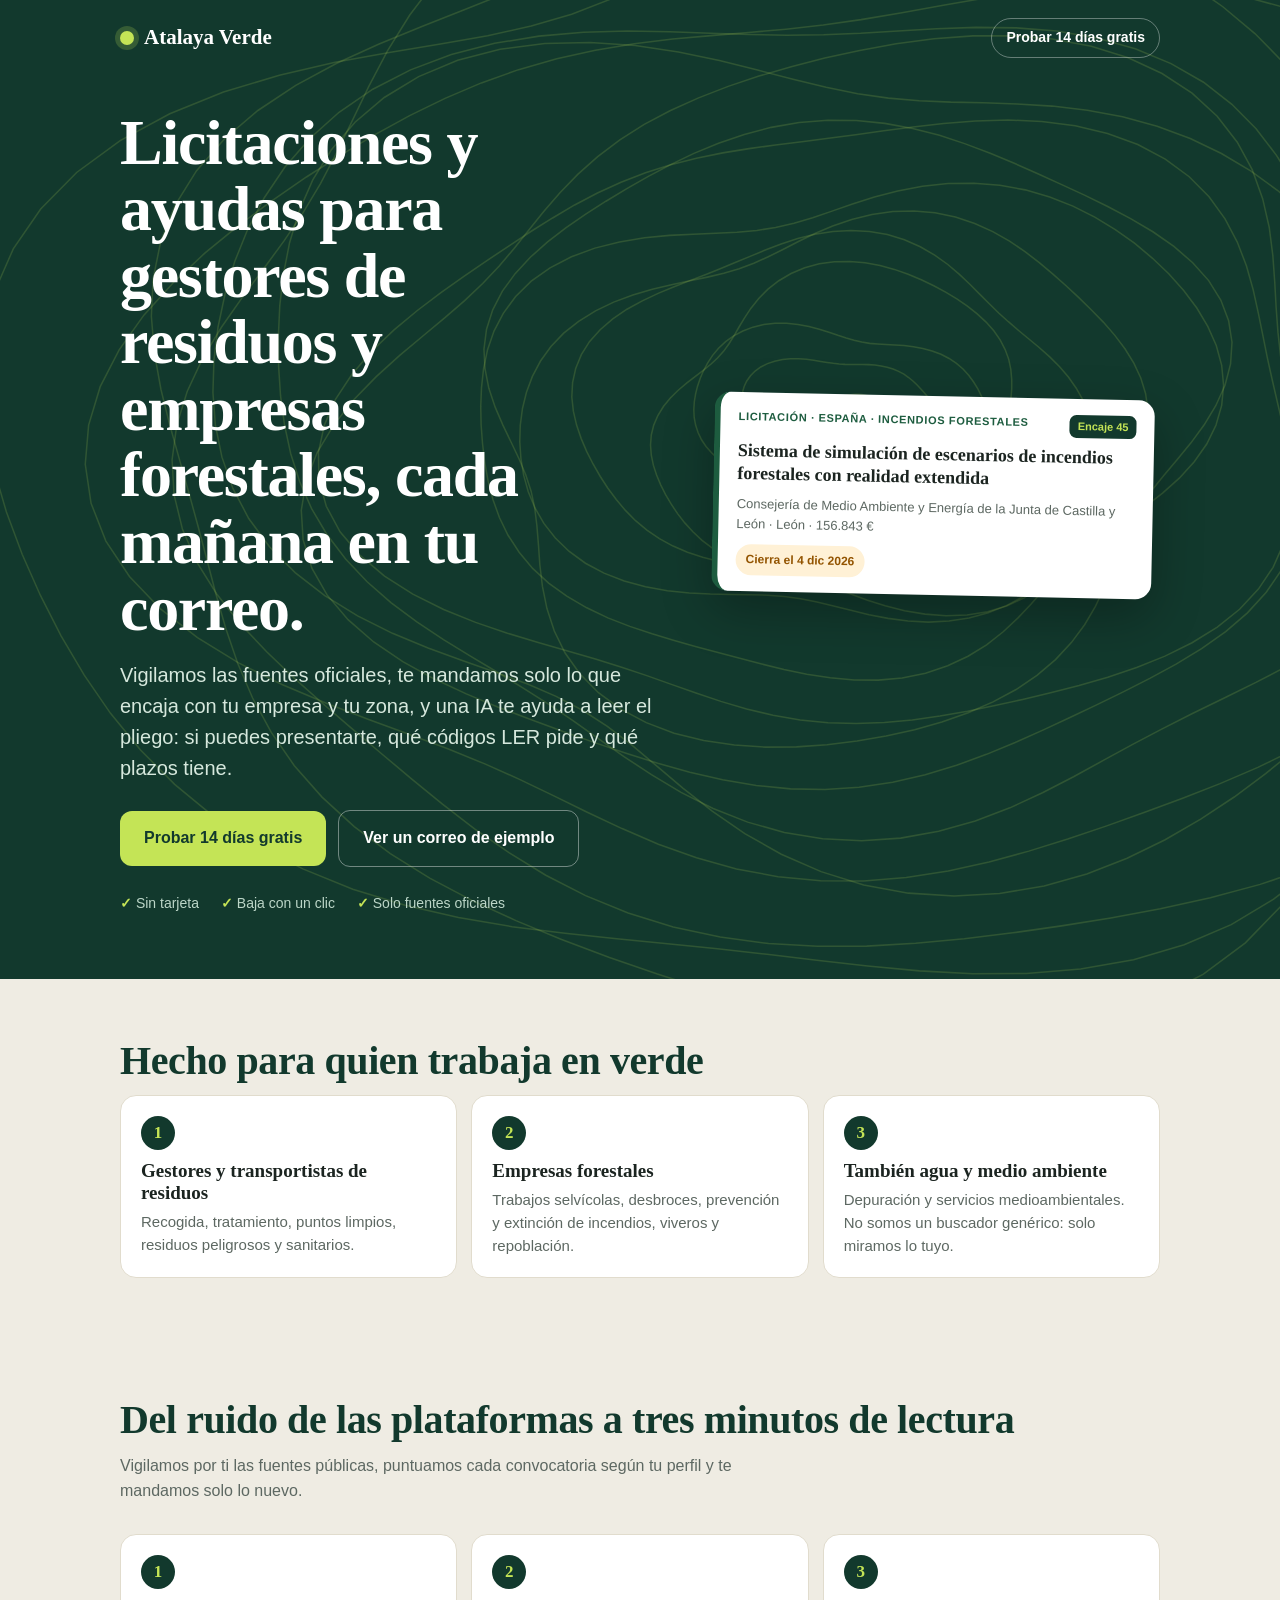
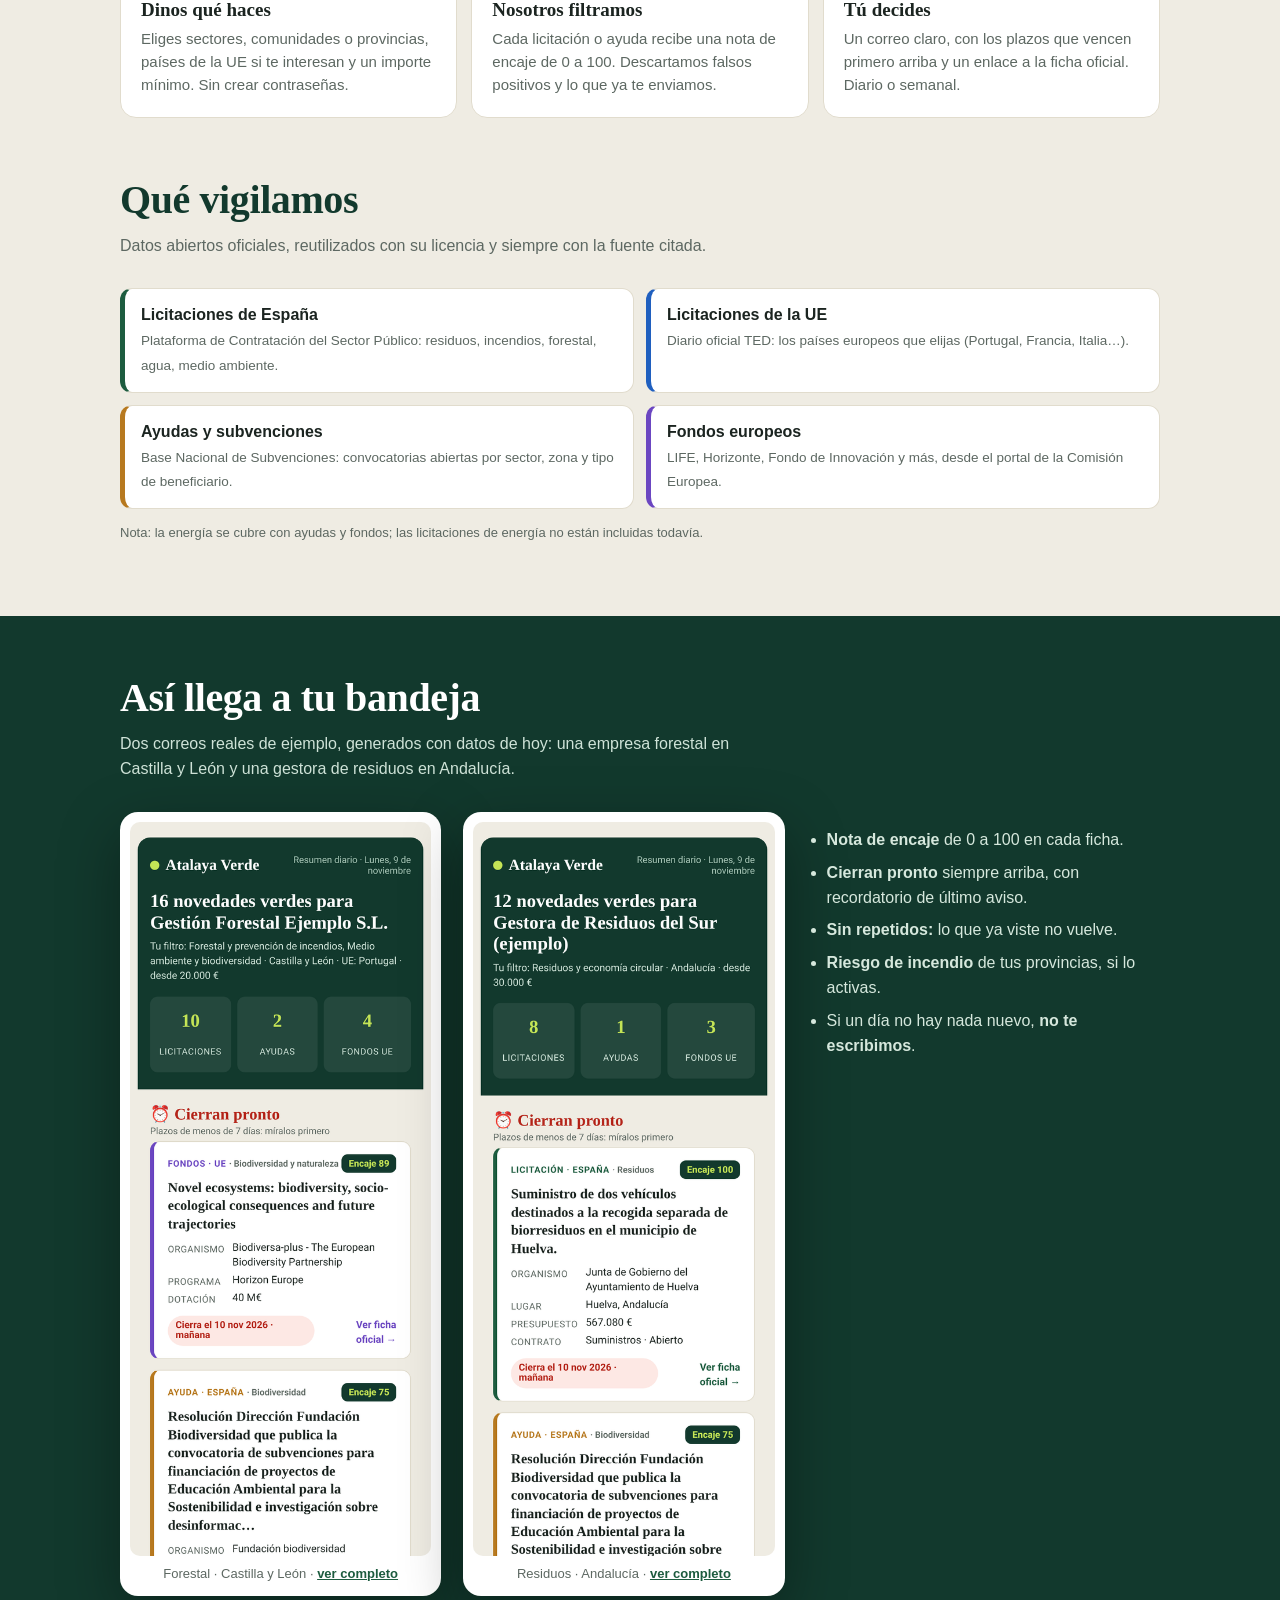
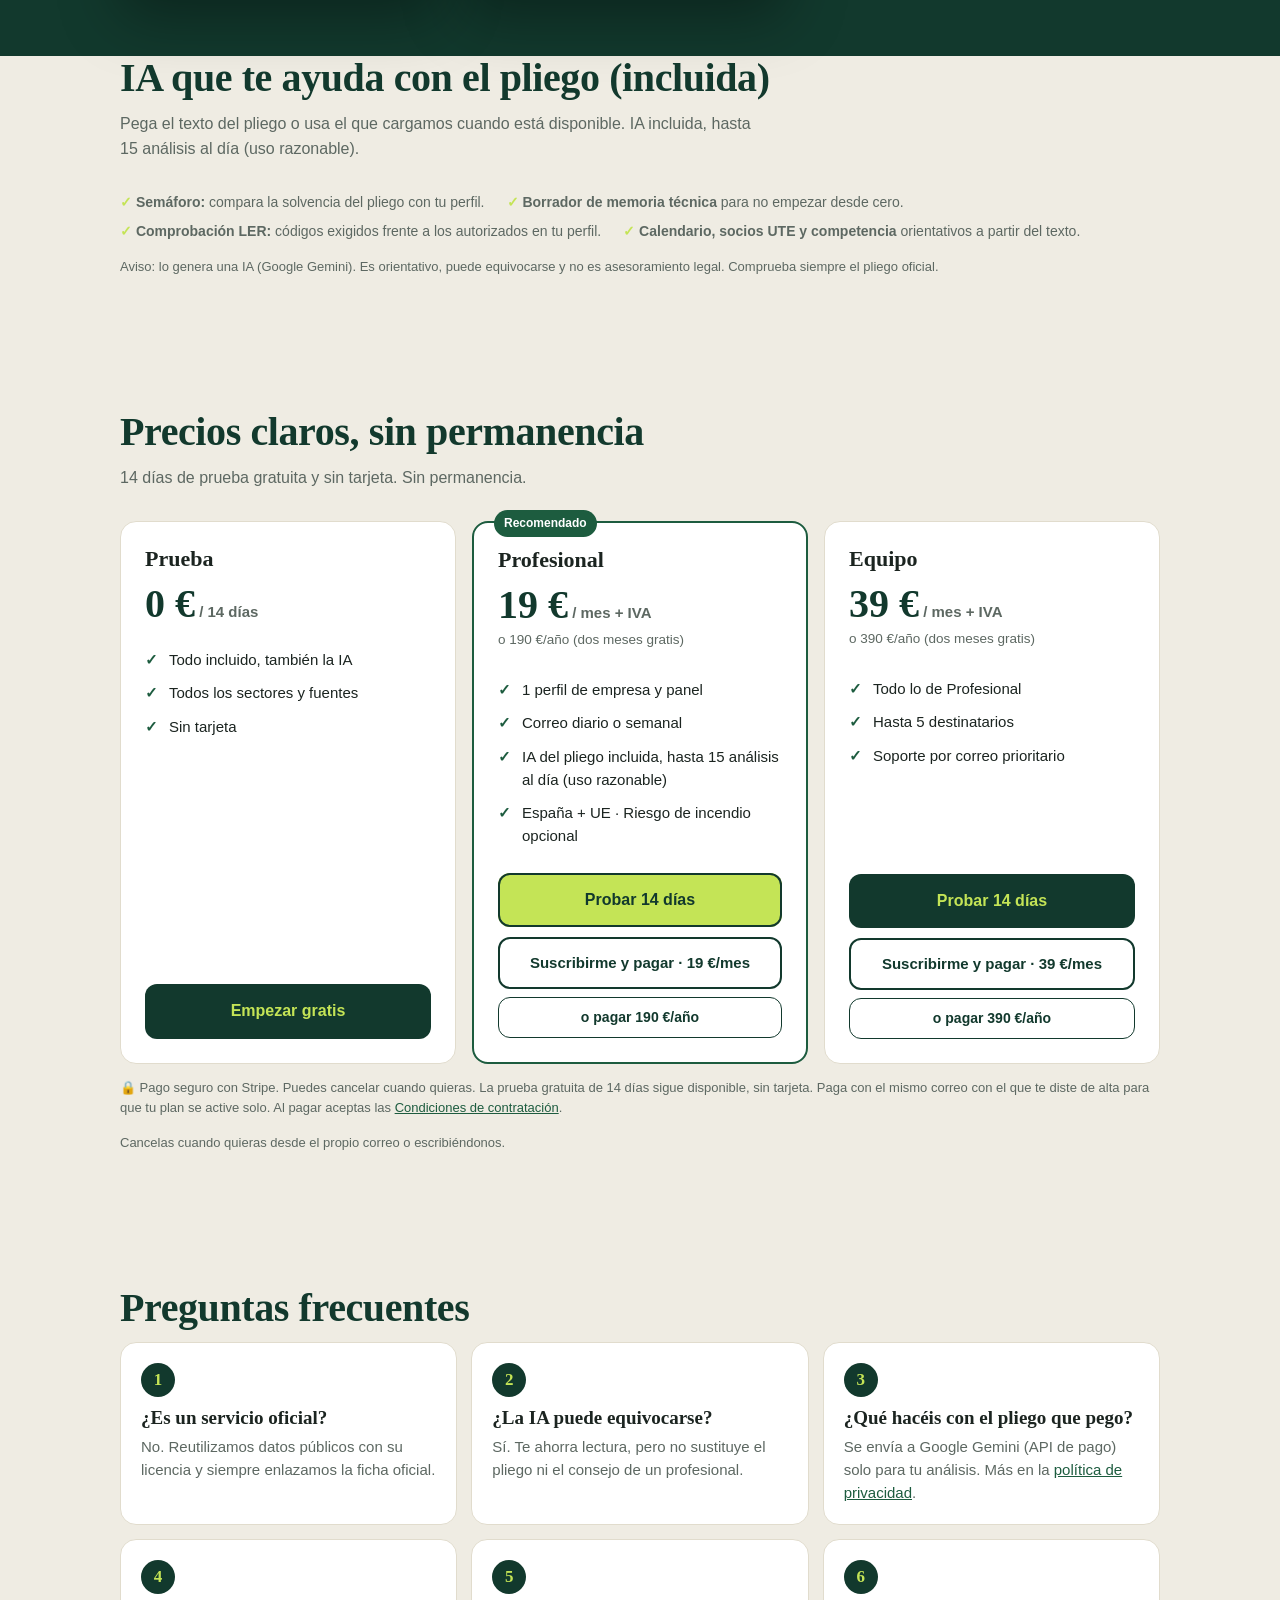
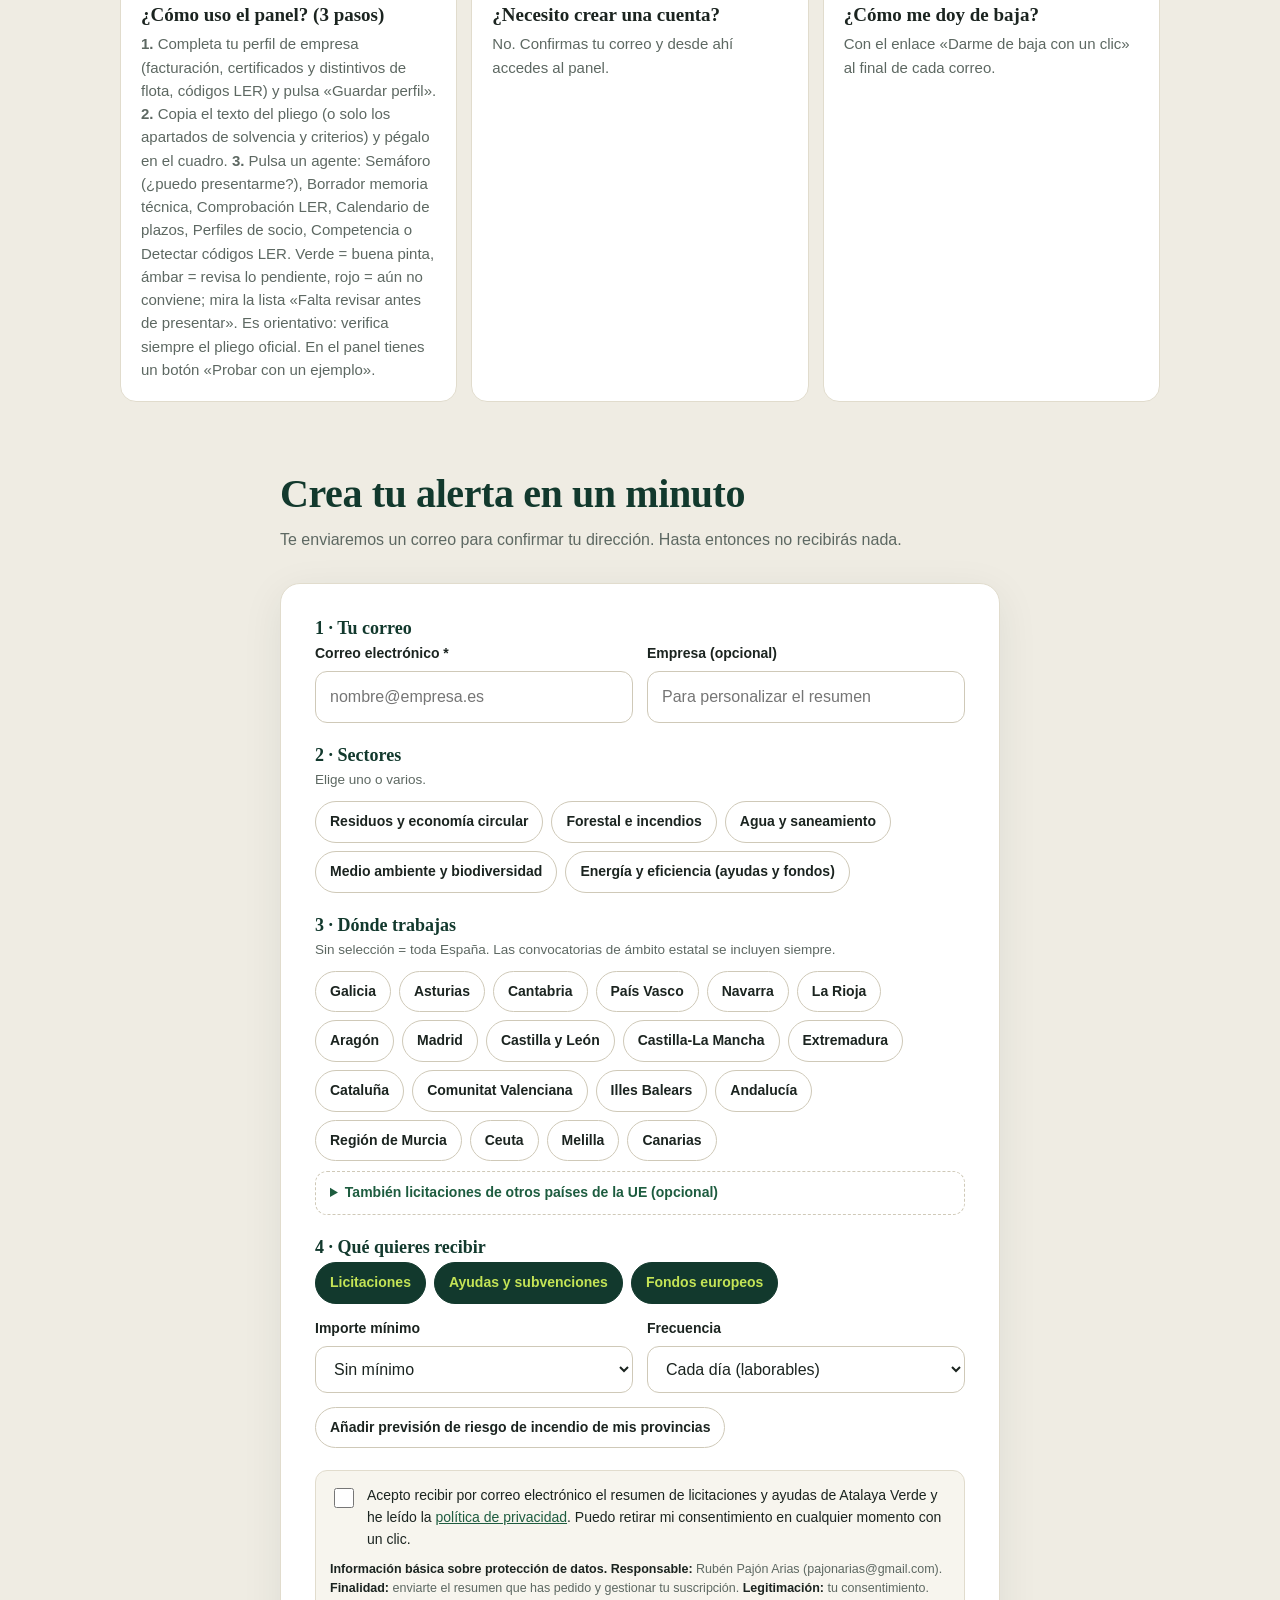
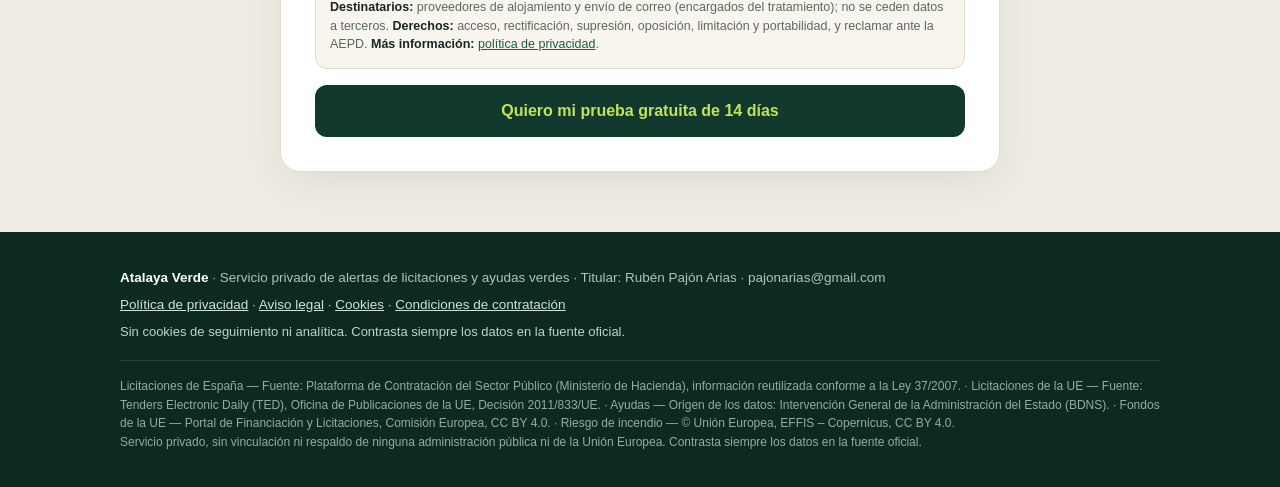
==== commit 15d2115b: "fix(web): oculta NIF hasta el cobro, añade sitemap y actualiza ejemplo de portada" ====
--- a/index.html
+++ b/index.html
@@ -11,7 +11,7 @@
 <body>
 <header class="hero">
   <div class="wrap">
-    <nav class="nav"><a class="brand" href="#"><i></i>Atalaya Verde</a><a class="btn-s" href="#alta">Probar 14 días gratis</a></nav>
+    <nav class="nav"><a class="brand" href="index.html"><i></i>Atalaya Verde</a><a class="btn-s" href="#alta">Probar 14 días gratis</a></nav>
     <div class="hero-grid">
       <div>
         <h1>Licitaciones y ayudas para gestores de residuos y empresas forestales, cada mañana en tu correo.</h1>
@@ -20,10 +20,10 @@
         <ul class="ticks"><li>Sin tarjeta</li><li>Baja con un clic</li><li>Solo fuentes oficiales</li></ul>
       </div>
       <aside class="mini" aria-label="Ejemplo de alerta">
-        <div class="t"><span>Licitación · España · Forestal</span><b>Encaje 100</b></div>
-        <h3>Suministro por vía de urgencia de 34 autobombas forestales pesadas</h3>
-        <div class="m">Sociedad Valenciana de Gestión Integral de Servicios de Emergencia · Valencia · 12,8 M€</div>
-        <span class="pill a">Cierra el 21 nov · en 12 días</span>
+        <div class="t"><span>Licitación · España · Incendios forestales</span><b>Encaje 45</b></div>
+        <h3>Sistema de simulación de escenarios de incendios forestales con realidad extendida</h3>
+        <div class="m">Consejería de Medio Ambiente y Energía de la Junta de Castilla y León · León · 156.843 €</div>
+        <span class="pill a">Cierra el 4 dic 2026</span>
       </aside>
     </div>
   </div>
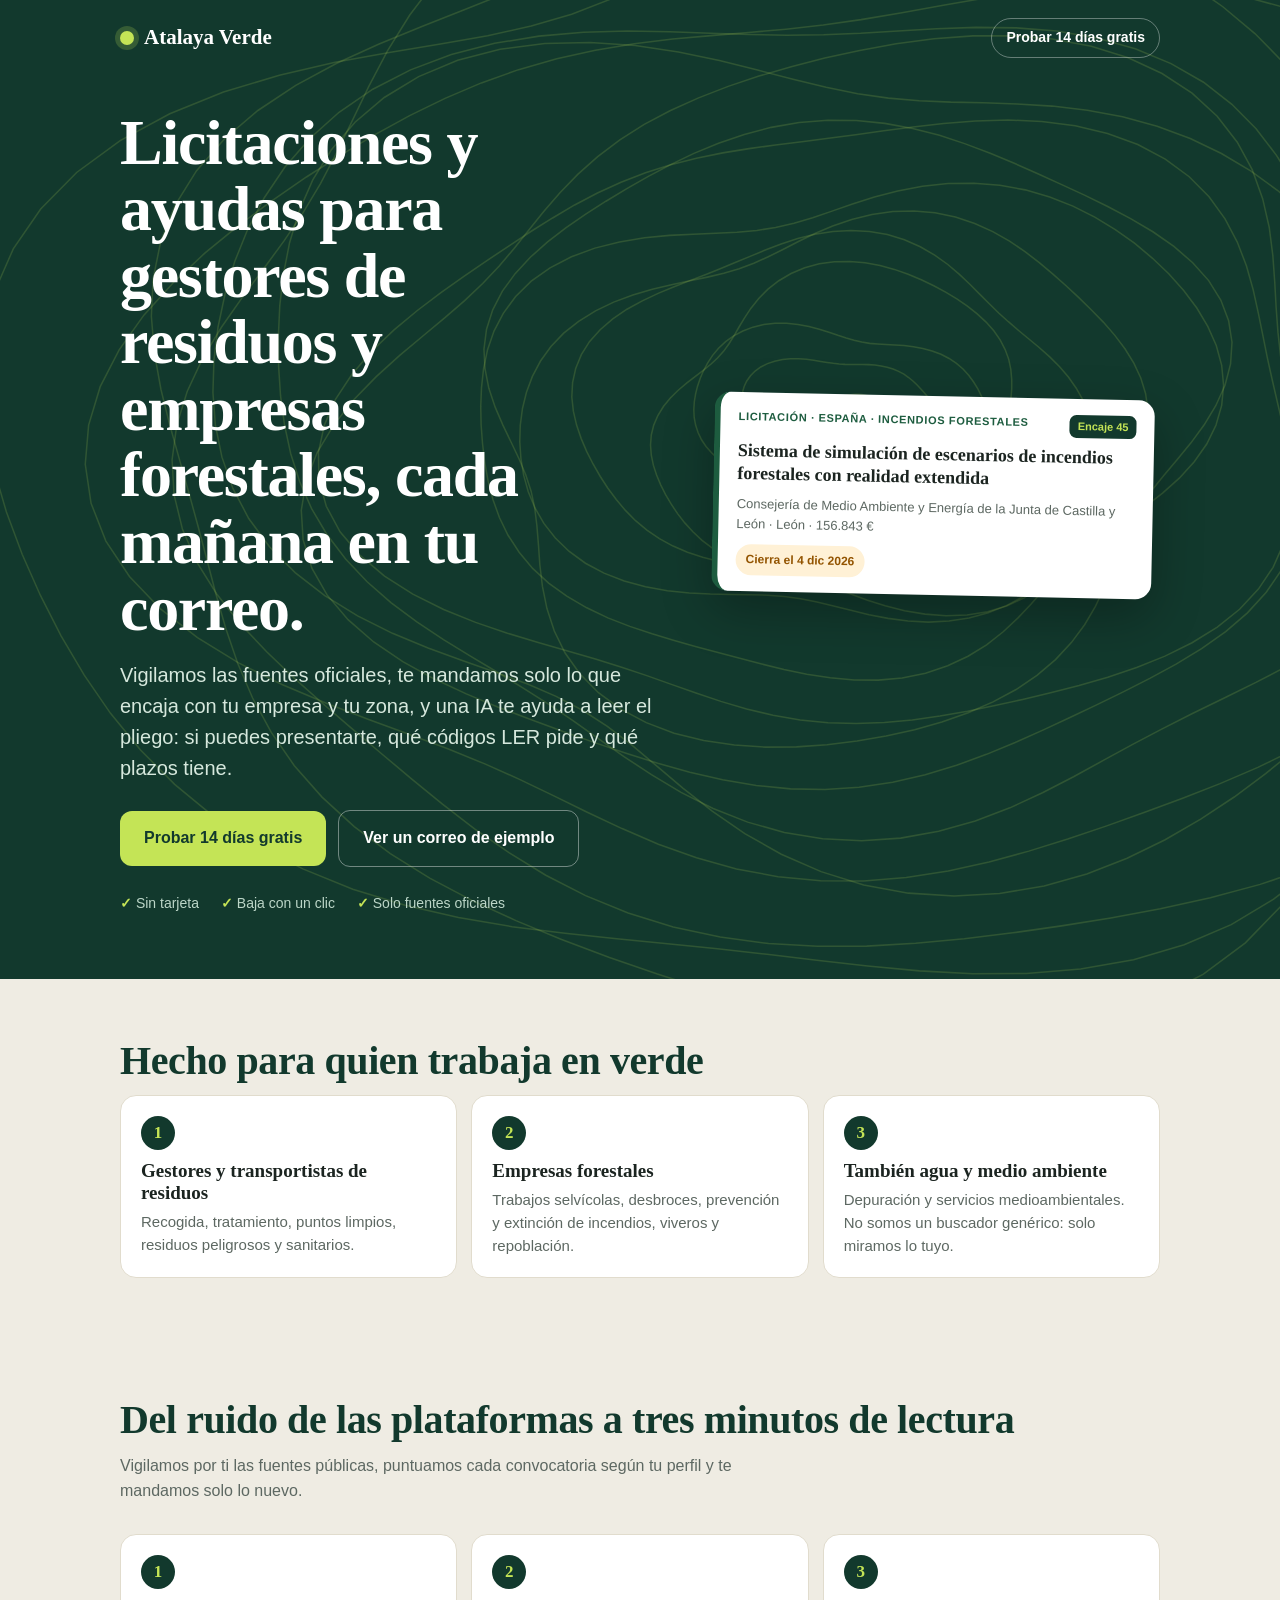
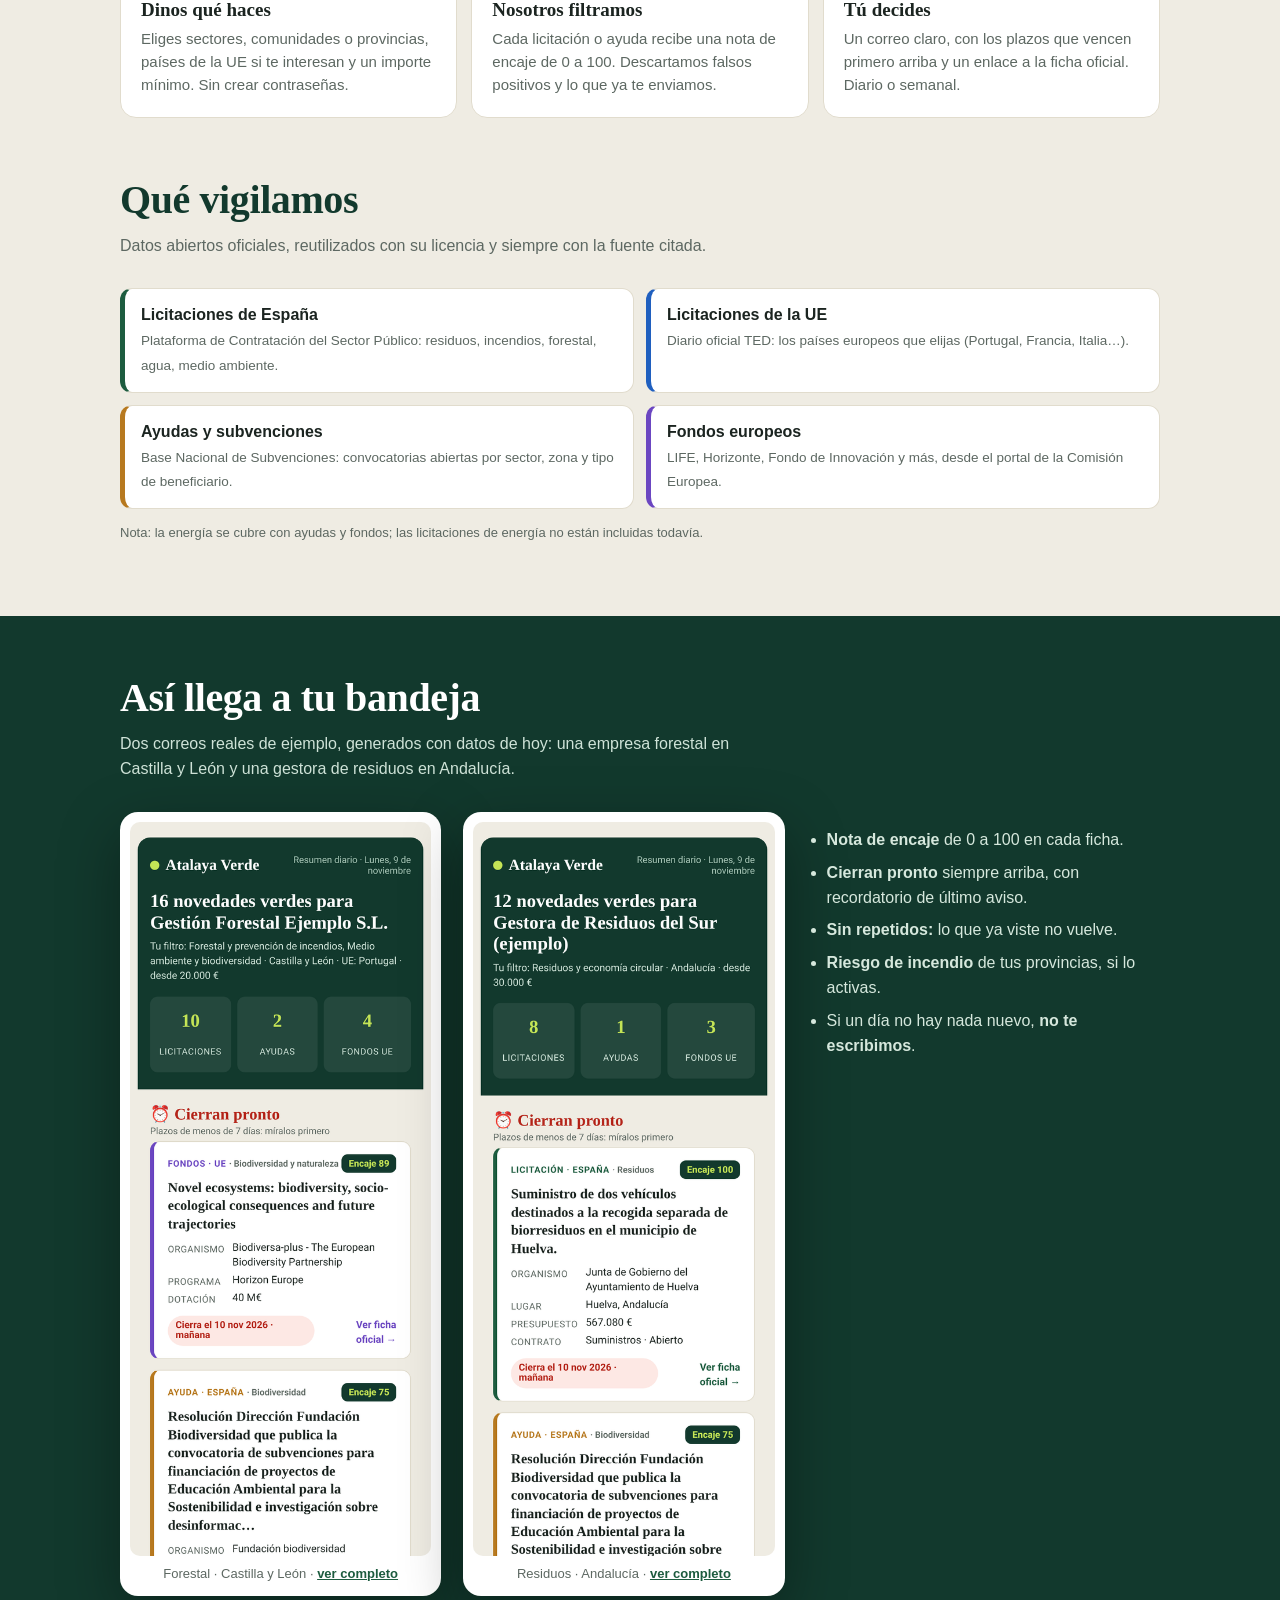
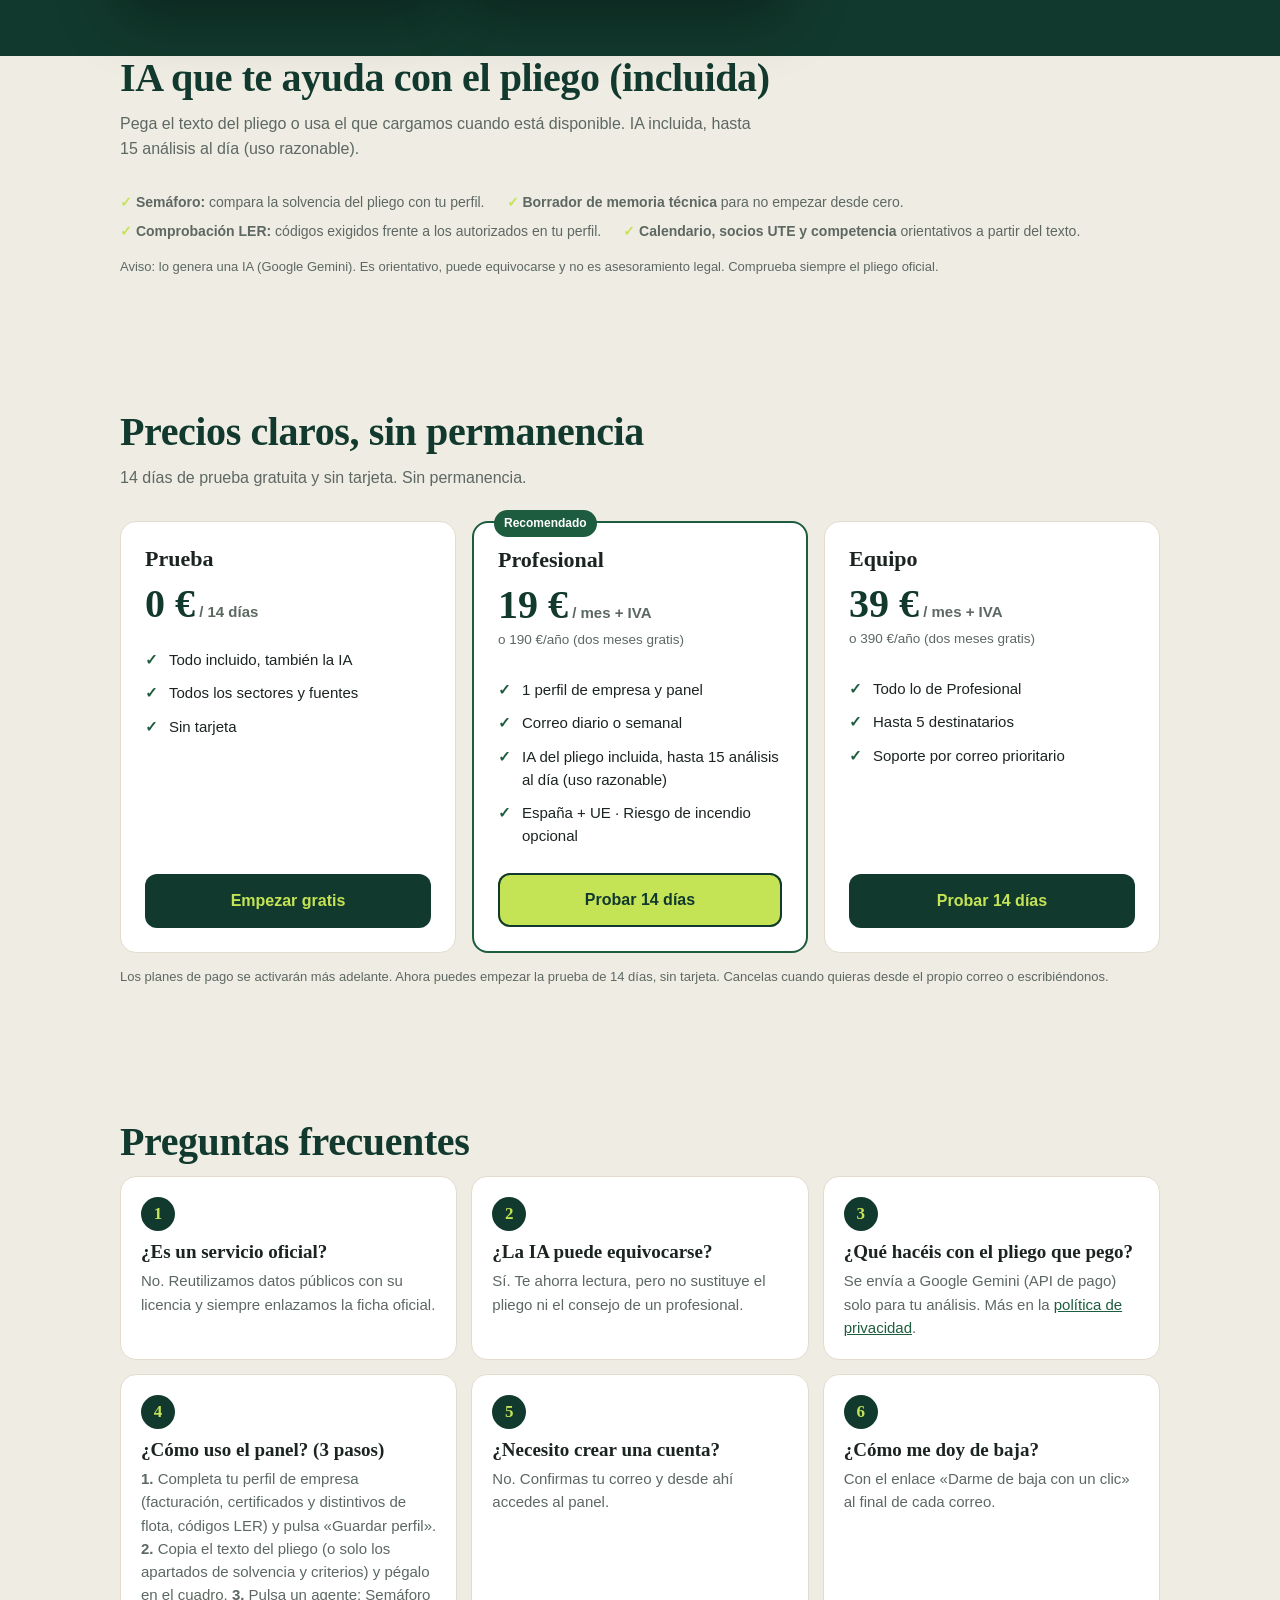
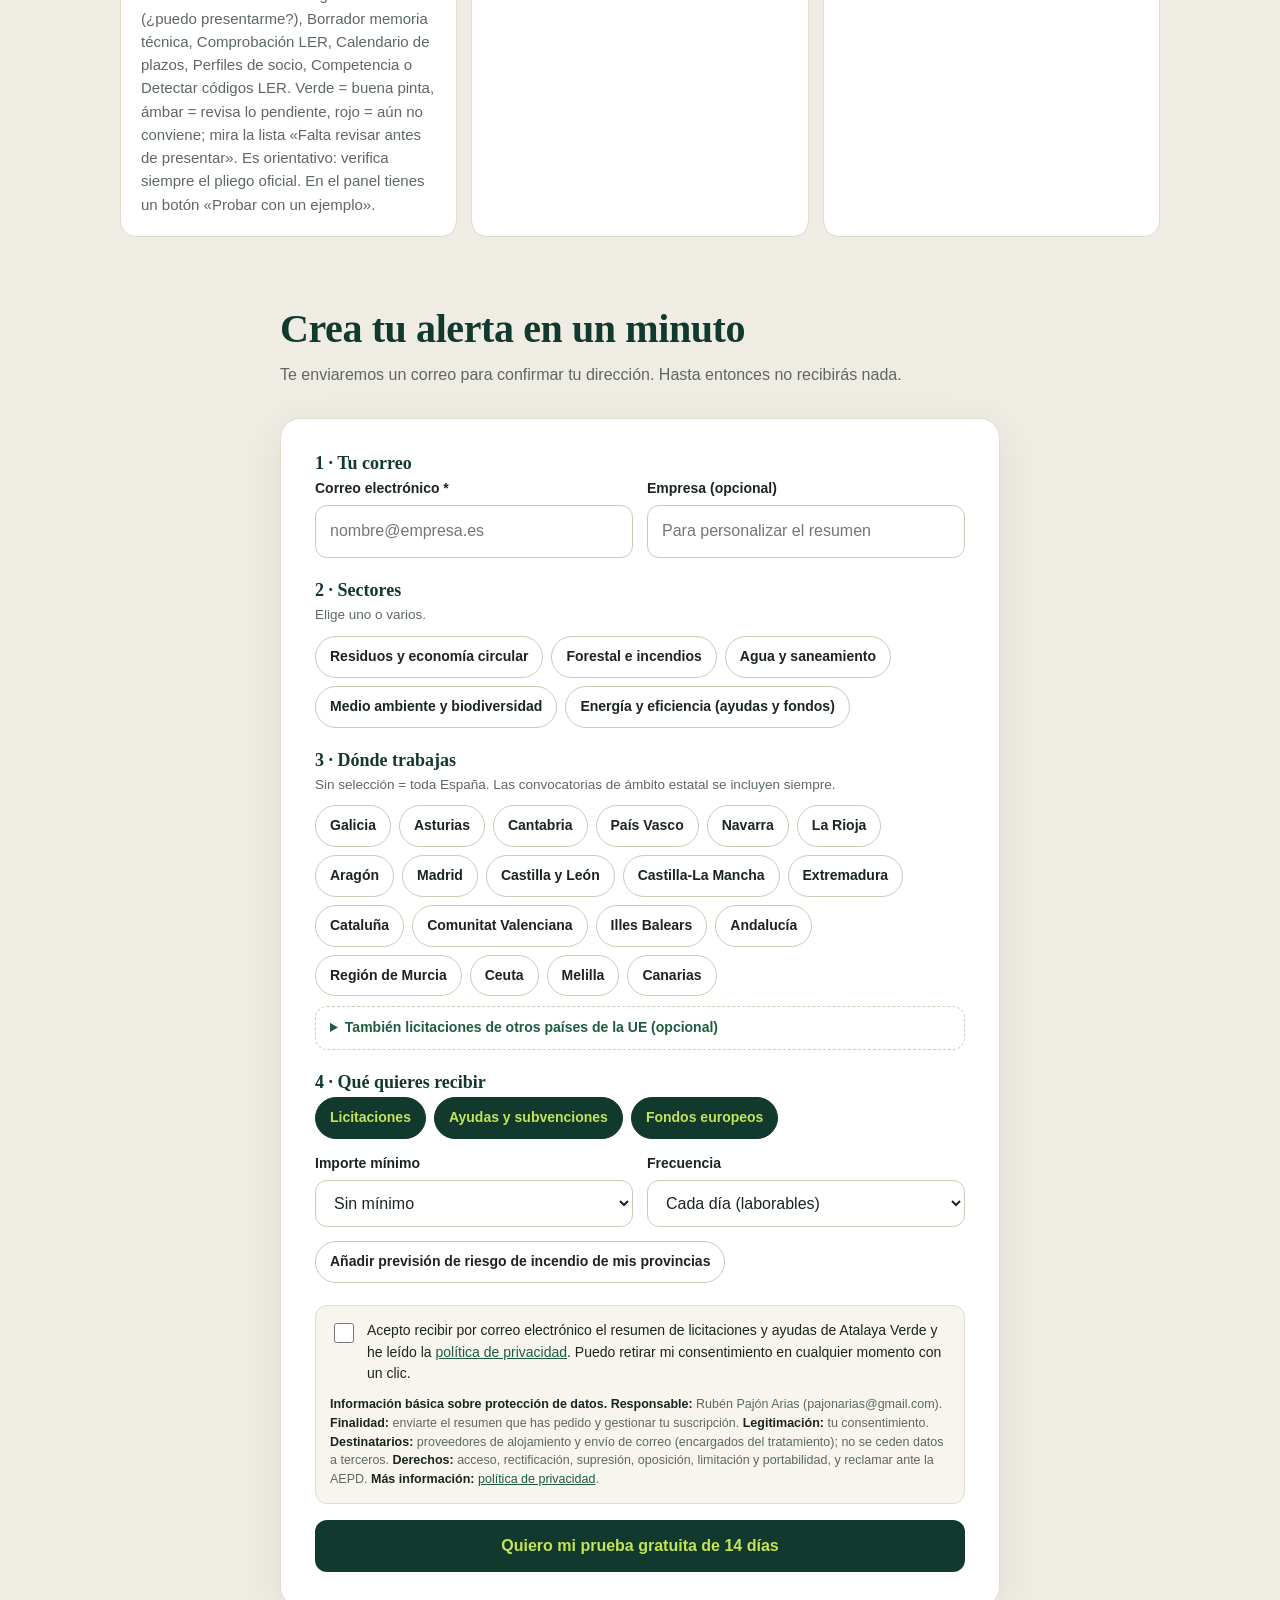
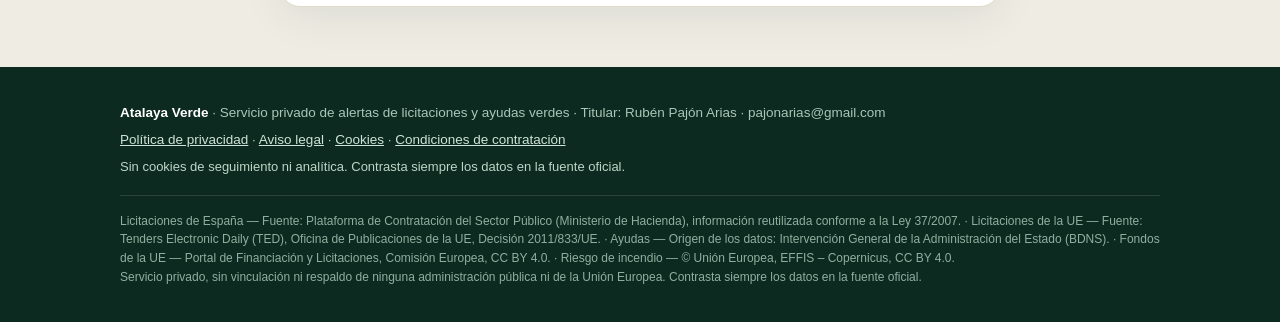
==== commit 8aa28d5c: "feat(web): portada y panel 26d con cache-busting (26d 2/2)" ====
--- a/index.html
+++ b/index.html
@@ -96,15 +96,12 @@
       <ul><li>Todo incluido, también la IA</li><li>Todos los sectores y fuentes</li><li>Sin tarjeta</li></ul><a class="btn" href="#alta">Empezar gratis</a></div>
     <div class="plan hot"><h3>Profesional</h3><div class="price">19 €<small> / mes + IVA</small></div>
       <p class="hint" style="margin:0 0 8px">o 190 €/año (dos meses gratis)</p>
-      <ul><li>1 perfil de empresa y panel</li><li>Correo diario o semanal</li><li>IA del pliego incluida, hasta 15 análisis al día (uso razonable)</li><li>España + UE · Riesgo de incendio opcional</li></ul><a class="btn" data-plan="pro" href="#alta">Probar 14 días</a>
-      <div class="pay" data-pay-box hidden><a class="btn-pay" data-pay="pro" href="#alta">Suscribirme y pagar · 19 €/mes</a><a class="btn-pay alt" data-pay="pro_anual" href="#alta">o pagar 190 €/año</a></div></div>
+      <ul><li>1 perfil de empresa y panel</li><li>Correo diario o semanal</li><li>IA del pliego incluida, hasta 15 análisis al día (uso razonable)</li><li>España + UE · Riesgo de incendio opcional</li></ul><a class="btn" data-plan="pro" href="#alta">Probar 14 días</a></div>
     <div class="plan"><h3>Equipo</h3><div class="price">39 €<small> / mes + IVA</small></div>
       <p class="hint" style="margin:0 0 8px">o 390 €/año (dos meses gratis)</p>
-      <ul><li>Todo lo de Profesional</li><li>Hasta 5 destinatarios</li><li>Soporte por correo prioritario</li></ul><a class="btn" data-plan="equipo" href="#alta">Probar 14 días</a>
-      <div class="pay" data-pay-box hidden><a class="btn-pay" data-pay="equipo" href="#alta">Suscribirme y pagar · 39 €/mes</a><a class="btn-pay alt" data-pay="equipo_anual" href="#alta">o pagar 390 €/año</a></div></div>
+      <ul><li>Todo lo de Profesional</li><li>Hasta 5 destinatarios</li><li>Soporte por correo prioritario</li></ul><a class="btn" data-plan="equipo" href="#alta">Probar 14 días</a></div>
   </div>
-  <p class="note pay-note" data-pay-box hidden>🔒 Pago seguro con Stripe. Puedes cancelar cuando quieras. La prueba gratuita de 14 días sigue disponible, sin tarjeta. Paga con el mismo correo con el que te diste de alta para que tu plan se active solo. Al pagar aceptas las <a href="condiciones.html">Condiciones de contratación</a>.</p>
-  <p class="note">Cancelas cuando quieras desde el propio correo o escribiéndonos.</p>
+  <p class="note">Los planes de pago se activarán más adelante. Ahora puedes empezar la prueba de 14 días, sin tarjeta. Cancelas cuando quieras desde el propio correo o escribiéndonos.</p>
 </div></section>
 
 <section id="faq"><div class="wrap">
@@ -176,6 +173,6 @@
     Servicio privado, sin vinculación ni respaldo de ninguna administración pública ni de la Unión Europea. Contrasta siempre los datos en la fuente oficial.
   </div>
 </div></footer>
-<script src="config.js?v=20261119p"></script>
-<script src="app.js?v=20261119p"></script>
+<script src="config.js?v=20261126"></script>
+<script src="app.js?v=20261126"></script>
 </body></html>
